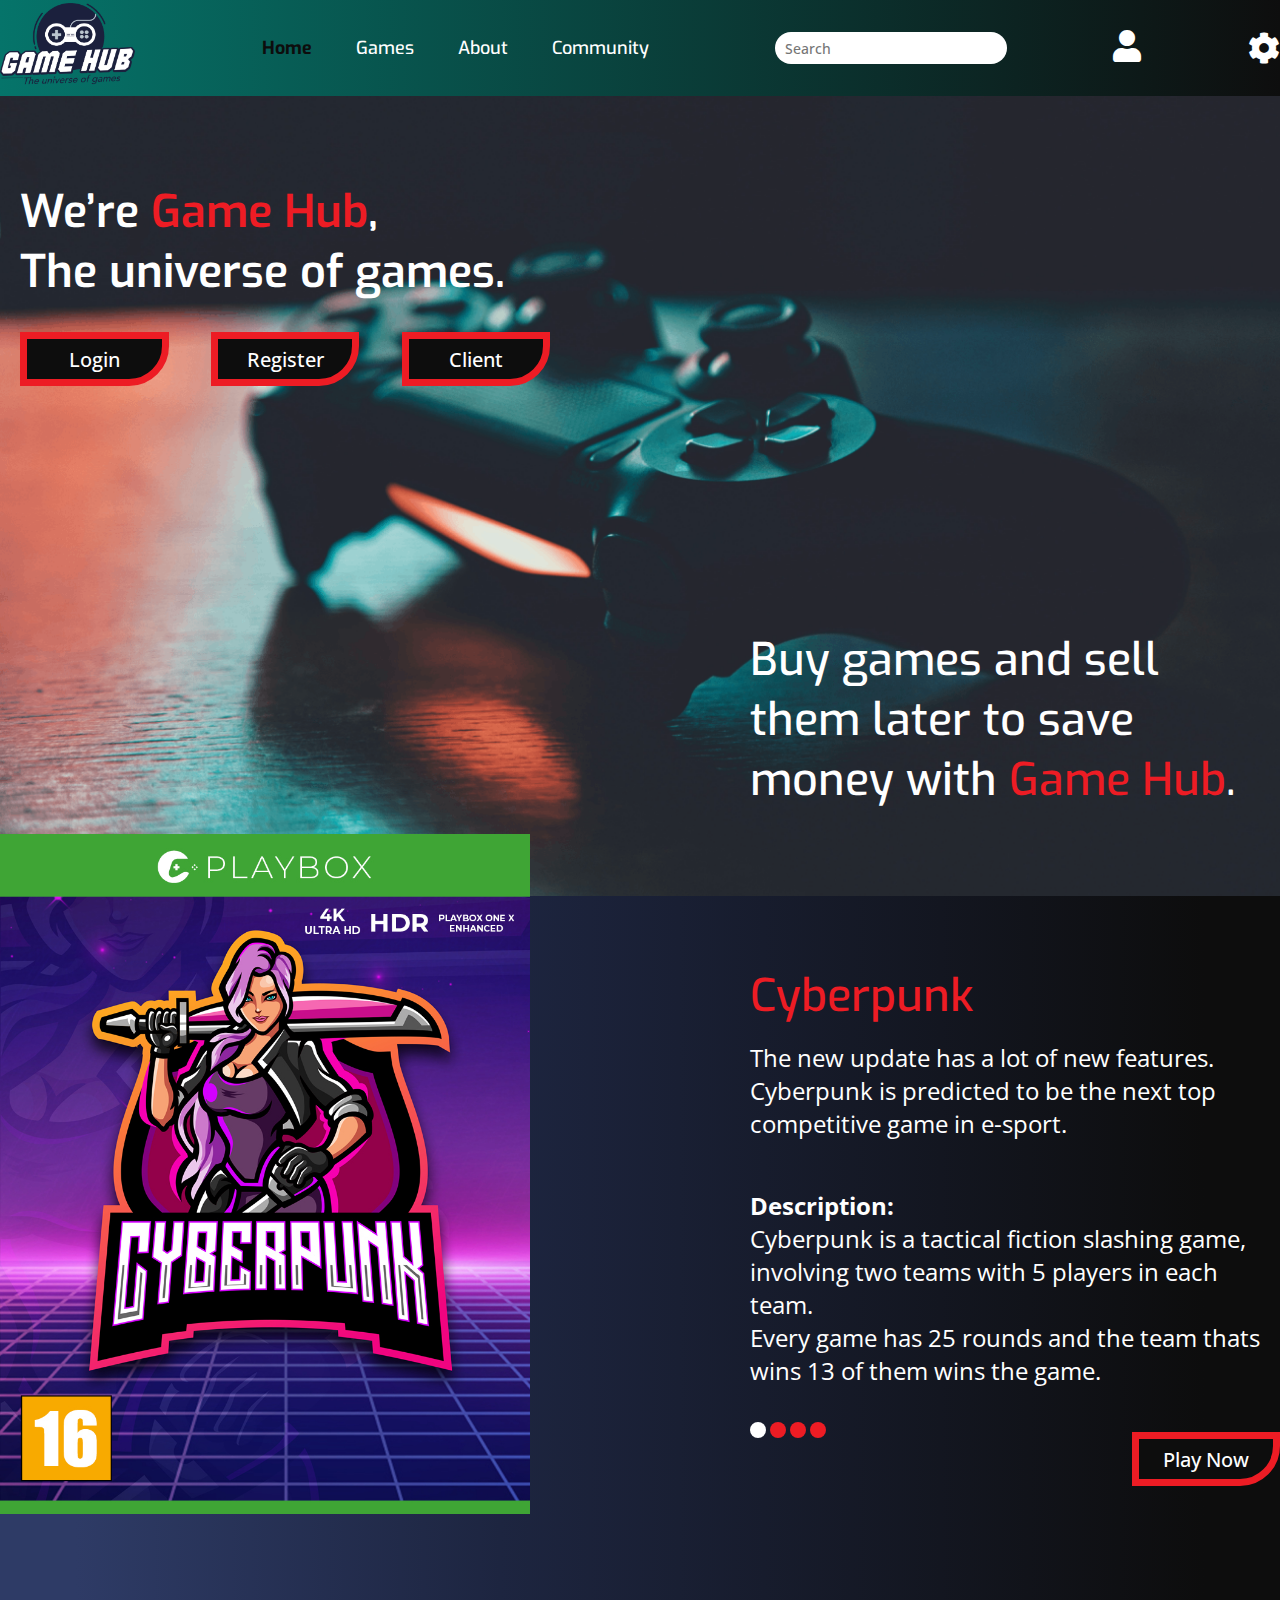
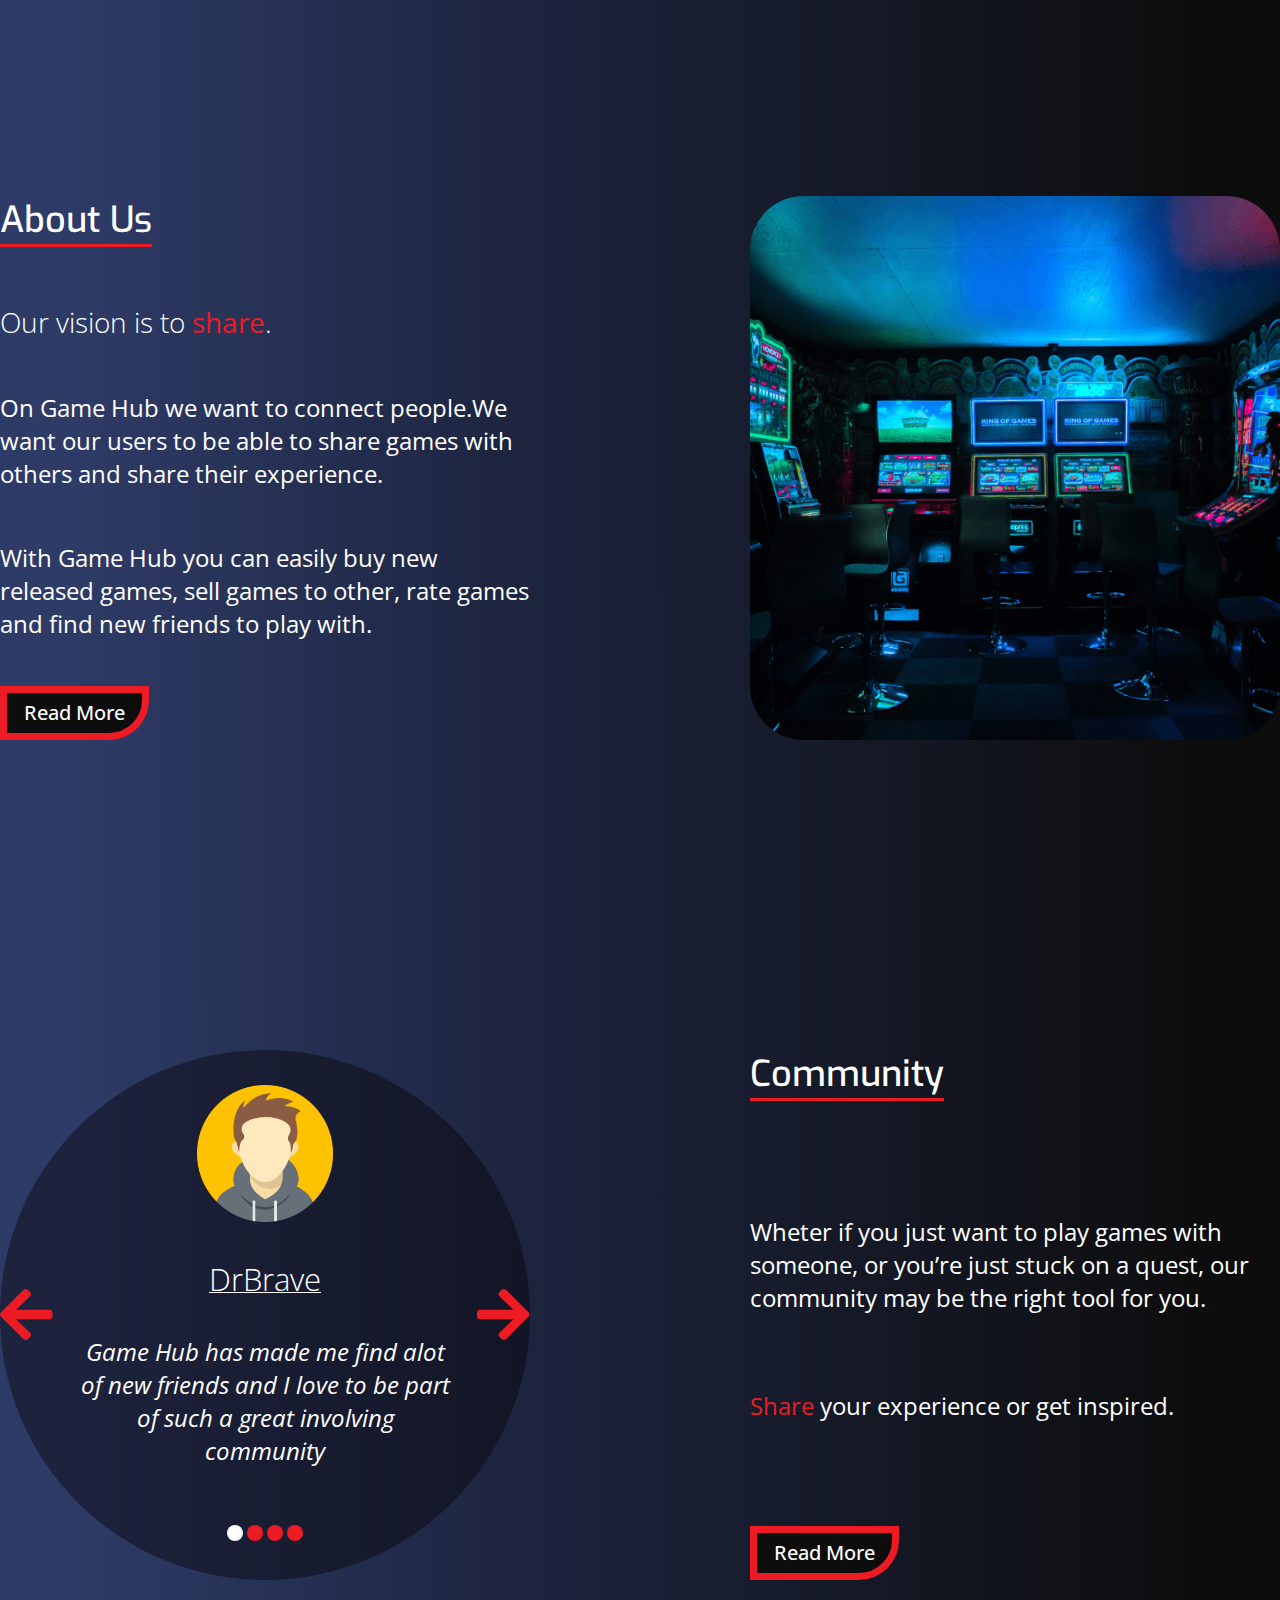
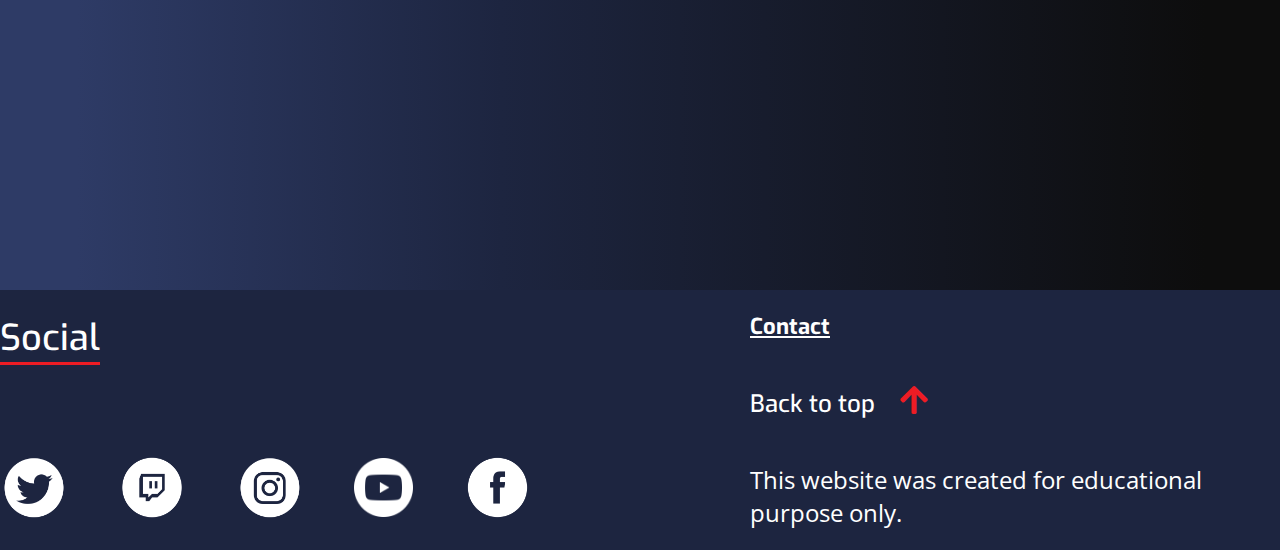
==== index.html @ 619ecee7 "Implemented HotJar and Google Analytics" ====
<!DOCTYPE html>
<html lang="en">
  <head>
    <meta charset="UTF-8" />
    <meta http-equiv="X-UA-Compatible" content="IE=edge" />
    <meta name="viewport" content="width=device-width, initial-scale=1.0" />
    <meta name="keywords" content="GameHub, Game Hub, games, gamer, gaming" />
    <meta name="description" content="A school project of Game Hub" />
    <meta name="author" content="Emil Backlund" />
    <link
      href="/images/logo-2.png"
      rel="shortcut icon"
      type="image/vnd.microsoft.icon"
    />
    <title>Game Hub | The Universe of Games</title>
    <link rel="preconnect" href="https://fonts.googleapis.com" />
    <link rel="preconnect" href="https://fonts.gstatic.com" crossorigin />
    <link
      href="https://fonts.googleapis.com/css2?family=Exo:ital,wght@0,100;0,200;0,300;0,400;0,500;0,600;0,700;0,800;0,900;1,100;1,200;1,300;1,400;1,500;1,600;1,700;1,800;1,900&family=Open+Sans:ital,wght@0,300;0,400;0,500;0,600;0,700;0,800;1,300;1,400;1,500;1,600;1,700;1,800&display=swap"
      rel="stylesheet"
    />
    <link
      rel="stylesheet"
      href="https://cdnjs.cloudflare.com/ajax/libs/font-awesome/5.15.4/css/all.min.css"
      integrity="sha512-1ycn6IcaQQ40/MKBW2W4Rhis/DbILU74C1vSrLJxCq57o941Ym01SwNsOMqvEBFlcgUa6xLiPY/NS5R+E6ztJQ=="
      crossorigin="anonymous"
      referrerpolicy="no-referrer"
    />
    <link rel="stylesheet" href="/css/styles.css" />
    <!-- HotJar -->
    <script>
      (function (h, o, t, j, a, r) {
        h.hj =
          h.hj ||
          function () {
            (h.hj.q = h.hj.q || []).push(arguments);
          };
        h._hjSettings = { hjid: 2882262, hjsv: 6 };
        a = o.getElementsByTagName("head")[0];
        r = o.createElement("script");
        r.async = 1;
        r.src = t + h._hjSettings.hjid + j + h._hjSettings.hjsv;
        a.appendChild(r);
      })(window, document, "https://static.hotjar.com/c/hotjar-", ".js?sv=");
    </script>
    <!-- Google Analytics -->
    <script
      async
      src="https://www.googletagmanager.com/gtag/js?id=G-C53RCNG1EB"
    ></script>
    <script>
      window.dataLayer = window.dataLayer || [];
      function gtag() {
        dataLayer.push(arguments);
      }
      gtag("js", new Date());

      gtag("config", "G-C53RCNG1EB");
    </script>
  </head>
  <body>
    <header>
      <a name="top"></a>
      <div class="container">
        <div class="navigation">
          <div class="nav hide-desktop">
            <label for="hamburger-menu">
              <span class="screenreader-only">Hamburger Menu</span>
              <i class="fas fa-bars"></i>
            </label>
            <input id="hamburger-menu" type="checkbox" alt="Hamburger Menu" />
            <ul class="dropdown">
              <li class="dropdown-item"><a href="/games.html">Games</a></li>

              <li class="dropdown-item"><a href="/games.html">Buy games</a></li>

              <li class="dropdown-item">
                <a href="/games.html">Sell games</a>
              </li>

              <li class="dropdown-item"><a href="#">Help</a></li>

              <li class="dropdown-item"><a href="/about.html">Contact</a></li>

              <li class="dropdown-item">
                <a href="/profile-page.html">Login</a>
              </li>

              <li class="dropdown-item">
                <a href="/register.html">Register</a>
              </li>
            </ul>
          </div>
          <a href="/">
            <img
              class="logo"
              src="/images/gamegub_logo.png"
              alt="Game Hub logo"
            />
          </a>
          <ul class="hide-mobile">
            <li><a id="desktop-active" href="/index.html">Home</a></li>
            <li><a href="/games.html">Games</a></li>
            <li><a href="/about.html">About</a></li>
            <li><a href="/community.html">Community</a></li>
          </ul>
          <label for="searchbar"
            ><span class="screenreader-only">Search the site:</span>
            <input
              class="searchbar"
              id="searchbar"
              type="text"
              placeholder="Search"
            />
          </label>
          <div>
            <img
              class="hide-desktop search"
              src="/images/icons/search2.png"
              alt="Search here"
            />
            <a href="/profile-page.html"><i class="fas fa-user fa-lg"></i></a>
          </div>
          <i class="fas fa-cog fa-lg"></i>
        </div>
      </div>
    </header>
    <section class="header-picture">
      <div class="hide-desktop">
        <div>
          <ul class="tabs">
            <li id="home-mobile" class="tabs-button">
              <a href="/index.html">Home</a>
            </li>
            <li class="games-mobile tabs-button">
              <a href="/games.html">Games</a>
            </li>
            <li class="about-mobile tabs-button">
              <a href="/about.html">About Us</a>
            </li>
            <li class="community-mobile tabs-button">
              <a href="/community.html">Community</a>
            </li>
          </ul>
        </div>
      </div>
      <div class="container2 hero-banner">
        <div class="tagline-box">
          <h1>
            We’re <span class="red">Game Hub</span>, <br />
            The universe of games.
          </h1>
          <div class="buttons flex-buttons">
            <a href="/register.html"
              ><button class="button-margin-right">Login</button></a
            >
            <a href="/register.html"><button>Register</button></a>
            <button class="client-button">Client</button>
          </div>
        </div>
        <div class="tagline-box2">
          <h1 class="less-important">
            Buy games and sell them later to save money with
            <span class="red">Game Hub</span>.
          </h1>
        </div>
      </div>
    </section>
    <section class="container">
      <div class="flex-items">
        <img
          class="cyberpunk"
          src="/images/games/cyberpunk.jpg"
          alt="Cybyrpunk Game"
        />
        <div class="cyberpunk-description">
          <h3><span class="red">Cyberpunk</span></h3>
          <p>
            The new update has a lot of new features. Cyberpunk is predicted to
            be the next top competitive game in e-sport.
          </p>
          <br />
          <div class="hide-mobile">
            <p><strong>Description:</strong></p>
            <p>
              Cyberpunk is a tactical fiction slashing game, involving two teams
              with 5 players in each team.
            </p>
            <p>
              Every game has 25 rounds and the team thats wins 13 of them wins
              the game.
            </p>
          </div>
          <div class="flex-items-cyberpunk">
            <div>
              <div class="circle"></div>
              <div class="circle red2"></div>
              <div class="circle red2"></div>
              <div class="circle red2"></div>
            </div>
            <a href="/cyberpunk-page.html"><button>Play Now</button></a>
          </div>
        </div>
      </div>
    </section>
    <section class="greensky hide-desktop">
      <div class="container2 greensky-box">
        <h1 class="tagline-box">
          Buy games and sell them later to save money.
        </h1>
      </div>
    </section>
    <section class="container about-us-box">
      <div class="flex-items">
        <div class="about-us">
          <h2 class="underline">About Us</h2>
          <p>
            <span class="p-bigger"
              >Our vision is to <span class="red3">share</span>.</span
            >
          </p>
          <br />
          <p>
            On Game Hub we want to connect people.We want our users to be able
            to share games with others and share their experience.
          </p>
          <br />
          <p>
            With Game Hub you can easily buy new released games, sell games to
            other, rate games and find new friends to play with.
          </p>
          <a href="/about.html"
            ><button class="hide-mobile">Read More</button></a
          >
        </div>
        <div class="about-us-picture-box">
          <div class="about-us-picture"></div>
          <a href="/about.html"
            ><button class="hide-desktop">Read More</button></a
          >
        </div>
      </div>
    </section>

    <section class="container flex-items margin-bottom">
      <div class="circle-profile">
        <h2 class="underline community-heading hide-desktop">Community</h2>
        <div class="arrows">
          <i class="fas fa-arrow-left"></i>
          <i class="fas fa-arrow-right"></i>
        </div>
        <div class="center-drbrave">
          <img
            class="profile-picture"
            src="/images/profile-picture.png"
            alt="DrBrave profile picture"
          />
          <h4>DrBrave</h4>
          <p class="drbrave-text">
            Game Hub has made me find alot of new friends and I love to be part
            of such a great involving community
          </p>
          <div>
            <div class="circle"></div>
            <div class="circle red2"></div>
            <div class="circle red2"></div>
            <div class="circle red2"></div>
          </div>
        </div>
      </div>
      <div class="community-text">
        <h2 class="underline hide-mobile">Community</h2>
        <p>
          Wheter if you just want to play games with someone, or you’re just
          stuck on a quest, our community may be the right tool for you.
        </p>
        <p><span class="red">Share</span> your experience or get inspired.</p>
        <a href="/community.html"><button>Read More</button></a>
      </div>
    </section>
    <footer>
      <div class="container hide-desktop">
        <div class="flex-items social-box margin-top">
          <a href="#"
            ><img
              class="icon-size"
              src="/images/icons/twitter.png"
              alt="twitter social-reach icon"
          /></a>
          <a href="#"
            ><img
              class="twitch"
              src="/images/icons/twitch.png"
              alt="twitch social-reach icon"
          /></a>
          <a href="#"
            ><img
              class="icon-size"
              src="/images/icons/instagram.png"
              alt="instagram social-reach icon"
          /></a>
          <a href="#"
            ><img
              class="youtube"
              src="/images/icons/youtube.png"
              alt="youtube social-reach icon"
          /></a>
          <a href="#"
            ><img
              class="facebook"
              src="/images/icons/facebook.png"
              alt="facebook social-reach icon"
          /></a>
        </div>
        <div class="flex-items">
          <div class="footer-box-mobile">
            <a href="#top">
              <h6 class="hide-desktop">Back to top</h6>
              <i class="fas fa-arrow-up hide-desktop"></i>
            </a>
          </div>
          <div class="footer-box-mobile">
            <a href="#">
              <h5>Contact</h5>
            </a>
          </div>
        </div>
        <div class="fit-content container2">
          <p class="smaller">
            This website was created for educational purpose only.
          </p>
        </div>
      </div>
      <div class="container flex-items">
        <div class="footer-box footer-flex">
          <h2 class="underline hide-mobile">Social</h2>
          <div class="flex-icons">
            <a href="#"
              ><img
                class="icon-size"
                src="/images/icons/twitter.png"
                alt="twitter social-reach icon"
            /></a>
            <a href="#"
              ><img
                class="twitch"
                src="/images/icons/twitch.png"
                alt="twitch social-reach icon"
            /></a>
            <a href="#"
              ><img
                class="icon-size"
                src="/images/icons/instagram.png"
                alt="instagram social-reach icon"
            /></a>
            <a href="#"
              ><img
                class="youtube"
                src="/images/icons/youtube.png"
                alt="youtube social-reach icon"
            /></a>
            <a href="#"
              ><img
                class="facebook"
                src="/images/icons/facebook.png"
                alt="facebook social-reach icon"
            /></a>
          </div>
        </div>
        <div class="footer-box footer-flex">
          <a href="/about.html">
            <h5 class="hide-mobile">Contact</h5>
          </a>

          <div>
            <a href="#top">
              <h6 class="hide-mobile">Back to top</h6>
              <i class="fas fa-arrow-up hide-mobile"></i>
            </a>
          </div>
          <p class="hide-mobile">
            This website was created for educational purpose only.
          </p>
        </div>
      </div>
    </footer>
  </body>
</html>
---- css/styles.css ----
* {
  margin: 0;
  padding: 0;
}

input:focus,
select:focus,
textarea:focus,
button:focus {
  outline: none;
}

input:focus::placeholder,
textarea:focus::placeholder {
  color: transparent;
}

.container2 {
  max-width: 414px;
  margin: 0 auto;
}

.container {
  width: 100%;
  margin: 0 auto;
}

body {
  background: linear-gradient(
    89.98deg,
    #2e3b66 5.98%,
    #1d2540 39.15%,
    #0d0d0d 94.08%
  );
}

header {
  background: linear-gradient(90deg, #05746a 0%, #0e0e0e 100%);
}

p {
  color: white;
  font-family: 'open sans';
  font-size: 16px;
}

.navigation {
  height: 96px;
  display: flex;
  justify-content: space-around;
  flex-direction: row;
  align-items: center;
}

.fa-bars {
  display: inherit;
}

.logo {
  width: 135.016px;
}

.searchbar {
  display: none;
}

a {
  text-decoration: none;
  color: white;
  font-family: 'exo';
  font-weight: 500;
  font-size: 18px;
}

#games-mobile a,
#home-mobile a,
#about-mobile a,
#community-mobile a {
  color: black;
  font-weight: bold;
}

ul li a:hover {
  color: #0d0d0d;
  font-weight: bold;
}

.navigation ul li {
  list-style: none;
  display: block;
  margin: 17px;
}

.tabs li {
  list-style: none;
  display: inline-block;
}

.tabs {
  width: 100%;
  display: flex;
}

.tabs-button {
  width: 100%;
  line-height: 42px;
  text-align: center;
  border-radius: 0 0 10px 10px;
  font-size: 18px;
  font-family: 'exo';
  color: white;
  font-weight: 500;
  box-shadow: 0px 3px 5px -2px #0d0d0d, inset 2px 2px 6px 0px #0d0d0d;
}

.tabs-button a {
  width: 100%;
  display: block;
}

.home-mobile {
  background: #2a395e;
}

#home-mobile {
  background: linear-gradient(90.06deg, #057369 0.05%, #075b53 99.95%);
  box-shadow: 0px 3px 5px -2px #0d0d0d;
}

#games-mobile {
  box-shadow: 0px 3px 5px -2px #0d0d0d;
  background: linear-gradient(90deg, #075a53 0%, #0a413c 100%);
}

.games-mobile {
  background: #2a395e;
}

.games-mobile:hover {
  color: #0d0d0d;
}

#about-mobile {
  background: linear-gradient(90deg, #0a413c 0%, #0c2825 100%);
  box-shadow: 0px 3px 5px -2px #0d0d0d;
}

.about-mobile {
  background: #2a395e;
}

.about-mobile:hover {
  color: #0d0d0d;
}

#community-mobile {
  box-shadow: 0px 3px 5px -2px #0d0d0d;
  background: linear-gradient(90deg, #0c2825 0%, #0e0e0e 100%);
}

.community-mobile {
  background: #2a395e;
}

.community-mobile:hover {
  color: #0d0d0d;
}

i {
  color: white;
}

.fa-user {
  font-size: 32px;
  transition: 0.4s;
}

.fa-user:hover {
  cursor: pointer;
  color: #ed1c24;
  filter: drop-shadow(0px 0px 6px #ed1c24);
}

.fa-cog {
  display: none;
}

.fa-bars {
  font-size: 32px;
}

.fa-bars:hover {
  color: #ed1c24;
  cursor: pointer;
}

#hamburger-menu {
  display: none;
}

.dropdown {
  position: absolute;
  top: 104px;
  left: 0;
  width: 200px;
  height: 305px;
  z-index: 10;
  opacity: 0;
  display: none;
  background: rgba(13, 13, 13, 0.98);
  list-style: none;
  transition: all 0.2s linear;
  transform: translateY(35px);
  border-radius: 0 20px 20px 0;
}

.screenreader-only {
  display: none;
}

#hamburger-menu:checked + .dropdown {
  /* show nav */
  display: block;
  transform: translateY(35px);
  opacity: 1;
}

.dropdown-item a:hover {
  color: #ed1c24;
}

.search {
  width: 42px;
  position: absolute;
  transform: translateX(-51px) translateY(-9px);
  cursor: pointer;
}

.search:hover {
  filter: invert(40%) grayscale(100%) brightness(40%) sepia(100%)
    hue-rotate(-50deg) saturate(400%) contrast(2);
  filter: grayscale(100%) brightness(40%) sepia(100%) hue-rotate(-50deg)
    saturate(600%) contrast(0.8);
}

.hero-banner {
  height: 282px;
  position: relative;
}

.header-picture {
  height: 100%;
  background-image: url('../images/control.png');
  background-repeat: no-repeat;
  background-size: cover;
  background-position: center;
}

h1 {
  color: white;
  font-family: 'exo';
  font-size: 30px;
  font-weight: 600;
}

.red {
  color: #ed1c24;
}

.red3 {
  color: #ed1c24;
  font-weight: normal;
}

.tagline-box {
  height: 104px;
  position: absolute;
  top: 45px;
  left: 20px;
}

.less-important {
  display: none;
}

.flex-buttons {
  margin-top: 20px;
  display: flex;
}

.button-margin-right {
  margin-right: 20px;
}

button {
  background-color: #0d0d0d;
  border-color: #ed1c24;
  color: white;
  text-align: center;
  font-size: 12px;
  border-width: 4px;
  border-radius: 0px 0px 20px 0px;
  transition-duration: 0.4s;
  cursor: pointer;
  width: 95px;
  height: 31px;
  border-style: solid;
  font-family: 'open sans';
  font-weight: 500;
}

.client-button {
  display: none;
}

button:hover {
  box-shadow: #ed1c24 0px 0px 20px 0px;
}

.cyberpunk {
  width: 177px;
  height: 231px;
  transform: translateY(-30px);
}

.flex-items {
  display: flex;
  justify-content: space-around;
}

.flex-items-cyberpunk {
  display: flex;
  justify-content: space-between;
}

.cyberpunk-description {
  width: 177px;
  height: 205px;
  margin-top: 10px;
  display: flex;
  flex-direction: column;
  justify-content: space-between;
  margin-bottom: 32px;
}

.hide-mobile {
  display: none;
}

.greensky-box {
  height: 206px;
  position: relative;
}

.greensky {
  background-image: url(../images/greensky.jpg);
  height: 100%;
  background-repeat: no-repeat;
  background-size: cover;
  margin-bottom: 160px;
}

h3 {
  font-size: 22px;
  font-family: 'Exo';
  font-weight: 500;
}

.circle {
  width: 9px;
  height: 9px;
  background-color: white;
  border-radius: 50%;
  display: inline-block;
  margin-top: 20px;
}

.red2 {
  background-color: #ed1c24;
}

.underline {
  font-size: 30px;
  font-weight: bold;
  font-family: 'Exo';
  border-bottom: 3px solid #ed1c24;
  color: white;
  width: fit-content;
  margin-bottom: 40px;
}

.p-bigger {
  font-weight: lighter;
}

.about-us {
  width: 177px;
  display: flex;
  flex-direction: column;
  justify-content: space-between;
}

.about-us-box {
  margin-bottom: 180px;
}

.about-us h2 {
  position: absolute;
  transform: translateY(-70px);
}

.about-us-picture-box {
  height: 235px;
}

.about-us-picture {
  width: 177px;
  height: 191px;
  background-image: url('../images/slot-machines.png');
  background-size: cover;
  background-repeat: no-repeat;
  background-position: center;
  border-radius: 20px;
  margin-bottom: 20px;
}

.margin-bottom {
  margin-bottom: 96px;
}

.circle-profile-box {
  height: 261px;
}

.circle-profile {
  width: 177px;
  height: 177px;
  border-radius: 50%;
  background: rgba(6, 0, 0, 0.4);
}

.profile-picture {
  width: 48px;
  height: 48px;
}

h4 {
  font-family: 'open sans';
  font-size: 14px;
  font-weight: lighter;
  text-decoration: underline 1px;
  color: white;
}

.drbrave-text {
  width: 135px;
  height: 56px;
  font-family: 'open sans';
  font-weight: normal;
  font-style: italic;
  text-align: center;
  font-size: 10px;
}

.center-drbrave {
  height: 177px;
  display: flex;
  justify-content: space-evenly;
  flex-direction: column;
  align-items: center;
}

.arrows {
  height: 177px;
  width: 177px;
  display: flex;
  flex-direction: row;
  justify-content: space-between;
  align-items: center;
  position: absolute;
  font-size: 21px;
}

.fa-arrow-left {
  color: #ed1c24;
  transition: 0.6s;
}

.fa-arrow-left:hover {
  cursor: pointer;
  color: white;
}

.fa-arrow-right {
  color: #ed1c24;
  transition: 0.6s;
}

.fa-arrow-right:hover {
  cursor: pointer;
  color: white;
}

.community-text {
  height: 249px;
  width: 177px;
  display: flex;
  flex-direction: column;
  justify-content: space-between;
}

.community-heading {
  position: absolute;
  transform: translateY(-70px);
}

footer {
  background: #1d2540;
}

.footer-box-mobile {
  width: 177px;
  margin-bottom: 32px;
}

.smaller {
  font-size: 14px;
  margin-left: 10px;
  margin-bottom: 32px;
}

.icon-size {
  width: 48px;
}

.social-box {
  height: 86px;
  align-items: center;
}

.youtube {
  width: 42px;
  height: 42px;
  transform: translateY(1px);
}

.twitch {
  transform: translateY(2.5px);
  width: 46px;
  height: 46px;
}

.facebook {
  width: 46px;
  height: 46px;
  transform: translateY(2px);
}

.footer-flex {
  display: flex;
  justify-content: space-around;
  flex-direction: column;
}

.flex-icons {
  display: flex;
  justify-content: space-between;
  display: none;
}

h5 {
  font-size: 20px;
  font-family: 'Exo';
  font-weight: bold;
  color: white;
  text-decoration: underline;
}

h6 {
  font-size: 22px;
  font-family: 'Exo';
  font-weight: 500;
  color: white;
  display: inline-block;
  margin-right: 10px;
}

.fa-arrow-up {
  font-size: 20px;
  color: #ed1c24;
}

.red2:hover {
  cursor: pointer;
  background-color: white;
}

/* About page start */

.about-body {
  background: #f2f2f2;
}

.about-box-left {
  display: flex;
  max-width: 414px;
  padding: 20px;
}

.about-box-right {
  max-width: 374px;
}

h2 {
  font-family: 'exo';
  font-size: 24px;
  display: inline-block;
}

.heading-square {
  height: 24px;
  width: 3px;
  background-color: #ed1c24;
  display: inline-block;
  margin-top: 32px;
  transform: translateY(2px);
  margin-right: 6px;
}

.about-box-left p {
  font-size: 20px;
  color: #0d0d0d;
  margin-bottom: 64px;
}

.contact p,
.contact input {
  font-family: 'mulish';
  font-size: 16px;
  border-width: 0px;
  width: 100%;
  background-color: transparent;
  color: #fff;
  margin-bottom: 0px;
}

.contact input {
  font-size: 16px;
}

.contact .heading-square {
  margin-left: 20px;
}

.form ::placeholder {
  color: #fff;
  opacity: 1;
}

.form {
  width: 100%;
  min-height: 440px;
  background-color: #0d0d0d;
  padding: 20px;
  box-sizing: border-box;
  margin: 32px 0px 0px 0px;
  border-radius: 5px 5px 0px 0px;
  display: flex;
  justify-content: space-between;
  flex-direction: column;
}

.form-width {
  max-width: 40%;
}

.form p {
  margin-bottom: 10px;
}

.how-can-we-help {
  margin-top: 20px;
  margin-bottom: 0px;
}

.line {
  width: 100%;
  height: 2px;
  background-color: #fff;
  margin-top: 12px;
  margin-bottom: 12px;
  border-radius: 99px;
}

.line2 {
  width: 100%;
  height: 2px;
  background-color: #fff;
  margin-top: 12px;
  margin-bottom: 12px;
}

textarea {
  background-color: transparent;
  border: none;
  color: #fff;
  font-family: 'mulish';
  font-size: 16px;
  resize: none;
  height: 28px;
  width: 100%;
}

.contact-info {
  width: 100%;
  min-height: 440px;
  background-color: #2d3962;
  padding: 20px;
  box-sizing: border-box;
  border-radius: 0 0 5px 5px;
  display: flex;
  justify-content: space-between;
  flex-direction: column;
  margin-bottom: 32px;
}

.contact-info p {
  display: inline;
}

.contact-info p:first-child {
  margin-bottom: 20px;
}

.contact-info p:last-child {
  transform: translateY(-1px);
}

.contact-info img {
  margin-right: 32px;
}

.google-map {
  height: 232px;
  width: 100%;
}

.flex-spacebetween2 {
  display: flex;
  justify-content: space-between;
}

.flex-spacebetween2 img {
  transform: translateY(5px);
}

.form button {
  margin-top: 8px;
}

/* About page ends */
/* Game page start */

.communnity-market p,
.games p {
  font-family: 'exo';
  font-weight: 600;
}

.games-body {
  background: linear-gradient(
    180deg,
    #2f3c67 9.07%,
    #082421 68.25%,
    #0e0e0e 100%
  );
}

.games h2 {
  color: white;
}

.heading-position {
  position: absolute;
  top: 135px;
}

.all-games {
  justify-content: center;
  align-items: center;
  width: 100%;
  display: grid;
  grid-template-columns: repeat(auto-fill, minmax(177px, 177px));
  column-gap: 20px;
  row-gap: 20px;
  margin-top: 75px;
}

.all-games button {
  margin-top: 0;
}

.game-card {
  display: flex;
  justify-content: space-between;
  align-items: center;
  width: 177px;
  margin-right: 0;
}

.game-images {
  width: 177px;
  height: 205px;
}

.community-market {
  color: #fff;
}

.market-games {
  display: grid;
  justify-content: center;
  width: 100%;
  grid-template-columns: repeat(auto-fill, minmax(374px, 125px));
  column-gap: 20px;
  row-gap: 50px;
  margin-top: 100px;
  margin-bottom: 100px;
}

.market-images {
  width: 375px;
}

.old-price {
  font-size: 14px;
  text-decoration: line-through;
}

.discount {
  font-size: 25px;
}

.exo-light {
  font-size: 16px;
  font-weight: 300;
}

.exo-smaller {
  font-size: 16px;
}

.community-market button {
  margin-top: 0;
}

.community-market .flex-spacebetween2 {
  align-items: center;
  position: relative;
}

.community-market .heading-position {
  position: absolute;
  top: -270px;
}

/* Game page ends */
/* Profile page starts */

.profile-page h1 {
  font-weight: 400;
  display: inline-block;
}

.body-profile {
  background: linear-gradient(180deg, #2e3b66 0%, #0e0e0f 100%);
}

.active-profile {
  filter: drop-shadow(0px 0px 6px #ed1c24);
}

.profile-page .heading-square {
  height: 50px;
  width: 4px;
  transform: translateY(12px);
}

.left-profile-page {
  width: 177px;
  height: 537px;
  background-color: #094b45;
  border-radius: 10px;
  box-sizing: border-box;
}

.inner-left-page {
  padding: 20px;
}

.inner-left-page .profile-page-picture {
  width: 99px;
  filter: drop-shadow(0px 0px 6px #ed1c24);
}

.profile-name {
  font-size: 18px;
  font-family: 'exo';
  font-weight: 500;
}

.xp-bar {
  width: 100%;
  height: 4px;
  background: #d38588;
  border-radius: 99px;
  position: relative;
  margin-bottom: 20px;
}

.xp-completed {
  width: 50%;
  height: 4px;
  background: #ed1c24;
  border-radius: 99px;
}

.xp-circle {
  width: 14px;
  height: 14px;
  border-radius: 50%;
  background: #fff;
  position: absolute;
  transform: translate(68.5px, -10px);
}

.hashtags {
  border-radius: 20px;
  border: none;
  color: #bdbdbd;
  font-size: 10px;
  height: 21px;
  width: 59px;
  font-family: 'exo';
  font-weight: 500;
  margin-top: 0px;
}

.hashtags:hover {
  box-shadow: none;
}

.streamer {
  margin-top: 12px;
}

.profile-socials {
  width: 18px;
}

.facebook2 {
  width: 22px;
}

.instagram2 {
  width: 21px;
}

.twitter2 {
  width: 21px;
}

.facebook2 {
  width: 20px;
}

.flex-socials {
  display: flex;
  justify-content: space-between;
  align-items: center;
}

.profile-button {
  width: 59px;
  height: 21px;
  border-width: 1.4px;
  border-radius: 1.4px;
  border-color: #bdbdbd;
  color: #bdbdbd;
  font-size: 10px;
  margin-bottom: 0;
}

.profile-button:hover {
  box-shadow: none;
}

.flex-column {
  display: flex;
  justify-content: space-between;
  flex-direction: column;
  align-items: center;
  height: 140px;
}

.profile-page p {
  font-family: 'exo';
  line-height: 25px;
}

.xp-text {
  font-size: 12px;
  color: #fff;
}

.grey-xp {
  font-size: 12px;
  color: #bdbdbd;
}

.profile-p {
  font-size: 12px;
}

.grey {
  color: #bdbdbd;
}

.inner-right-page {
  display: none;
}

.inner-right-page .heading-square,
.right-profile-page .heading-square {
  height: 22px;
  width: 2px;
  transform: translateY(3px);
  margin-top: 0px;
}

.profile-page h2 {
  color: #fff;
  font-weight: 500;
  font-size: 18px;
}

.profile-margin {
  margin-bottom: 10px;
}

.inner-right-page .flex-column {
  align-items: baseline;
  justify-content: space-between;
  flex-direction: column;
  height: 100%;
}

.right-profile-page {
  min-height: 513px;
  background-color: #2d3962;
  border-radius: 10px 10px 0px 0px;
  box-sizing: border-box;
  padding: 16px;
}

.my-profile-page {
  margin-bottom: 32px;
}

.right-profile-page img {
  width: 157px;
  height: 203px;
}

.flex-profile {
  display: flex;
  justify-content: space-between;
  position: relative;
  margin: 16px;
}

.play-sell-button {
  width: 68px;
  height: 24px;
  border-radius: 1px;
  border-width: 2px;
  border-color: #bdbdbd;
  color: #bdbdbd;
  font-size: 10px;
  margin-top: 10px;
}

.inner-upper-page .play-sell-button {
  margin-bottom: 10px;
}

.profile-game-card {
  display: flex;
  justify-content: space-between;
  flex-direction: column;
}

.bottom-games {
  height: 177px;
  border-radius: 10px 0px 10px 10px;
  min-width: 347px;
  padding: 16px;
  box-sizing: border-box;
  background-color: #2d3962;
  margin: 0px 16px;
  transform: translateY(-17px);
  display: flex;
  justify-content: space-between;
  align-items: center;
}

.bottom-games img {
  width: 100px;
  height: 129px;
}

/* Profile page ends */
/* Cyberpunk page start */

.cyberpunk-body {
  background-color: #1e2222;
}

.breadcrumbs {
  display: flex;
  justify-content: flex-start;
  align-items: center;
  margin-top: 10px;
}

.cyberpunk-main nav {
  margin-left: 10px;
}

.cyberpunk-youtube-box {
  margin: 0px 10px;
}

.cyberpunk-youtube {
  width: 100%;
}

.cyberpunk-body {
  background: #1e2222;
}

.breadcrumbs ul li {
  text-decoration: none;
  display: inline-block;
  font-size: 18px;
  color: #fff;
  font-family: 'exo';
}

.breadcrumbs p {
  font-size: 18px;
  font-weight: lighter;
  font-family: 'exo';
}

.breadcrumbs a {
  font-size: 18px;
  font-weight: lighter;
}

.cyberpunk-heading {
  display: inline-block;
  margin-bottom: 10px;
}

.cyberpunk-main .heading-square {
  height: 30px;
}

.heart {
  transition: 0.5s;
  width: 16px;
}

.heart:hover {
  cursor: pointer;
}

.wish-list-text {
  margin-left: 16px;
  font-size: 14px;
  font-weight: lighter;
  transform: translateY(-4px);
  font-family: 'exo';
}

.game-cost-text {
  font-size: 14px;
  font-family: 'exo';
  margin-right: 10px;
}

.cyberpunk-flex p {
  display: inline-block;
}

.cyberpunk-flex button {
  margin-top: 0;
}

.cyberpunk-flex {
  display: flex;
  justify-content: space-between;
  align-items: center;
  margin-top: 5px;
}

.gameplay-flex {
  display: flex;
  justify-content: space-between;
  margin-top: 10px;
  align-items: center;
  margin-left: 10px;
  margin-right: 10px;
}

.cyberpunk-gameplay {
  max-width: 421px;
  min-width: 100px;
  margin-right: 10px;
}

.cyberpunk-gameplay2 {
  max-width: 858px;
  min-width: 200px;
}

.desc-req-flex {
  display: flex;
  justify-content: space-between;
  margin: 10px;
}

.description,
.requirements {
  width: 640px;
  min-height: 283px;
  border-radius: 5px;
  padding: 10px;
  box-sizing: border-box;
}

.description {
  background-color: #2d3962;
  margin-right: 5px;
}

.requirements {
  background-color: #094b45;
  margin-left: 5px;
}

.desc-req-flex h2 {
  color: #fff;
  font-size: 14px;
  font-weight: 600;
}

.desc-req-flex p {
  font-size: 14px;
  font-family: 'exo';
}

.description p,
.requirements p {
  margin-top: 16px;
}

.cyberpunk-bolder-text {
  font-weight: bold;
}

/* Cyberpunk page ends */
/* Community start */

.community-body {
  height: 600px;
  background-color: #fff;
}

.under-construction {
  background-image: url('../images/under-construction.png');
  width: 100px;
  height: 94px;
  background-repeat: no-repeat;
  background-size: cover;
}

.under-construction-flex {
  display: flex;
  justify-content: space-around;
  height: 100%;
  transform: translateY(200px);
}

.under-construction-flex h1 {
  color: black;
}

/* Community ends */

@media screen and (min-width: 1028px) {
  .container {
    max-width: 1300px;
    margin: 0 auto;
  }

  .container2 {
    max-width: 1300px;
    margin: 0 auto;
  }

  .navigation {
    justify-content: space-between;
  }

  .navigation ul li {
    list-style: none;
    display: inline-block;
    margin: 20px;
  }

  p {
    font-size: 24px;
  }

  .hide-mobile {
    display: initial;
  }

  .hide-desktop {
    display: none;
  }

  .fa-bars {
    display: none;
  }

  #desktop-active {
    color: #0d0d0d;
    font-weight: bold;
  }

  .searchbar {
    width: 232px;
    height: 32px;
    border-radius: 20px;
    text-indent: 10px;
    font-family: 'open sans';
    font-size: 14px;
    font-weight: 500;
    border-width: 0;
    display: inherit;
  }

  .fa-cog {
    font-size: 32px;
    transition: 0.5s;
    display: inherit;
  }

  .fa-cog:hover {
    cursor: pointer;
    color: #ed1c24;
    filter: drop-shadow(0px 0px 3px #ed1c24);
  }

  .hero-banner {
    height: 800px;
    position: relative;
  }

  h1 {
    font-size: 45px;
    font-weight: 600;
  }

  .tagline-box {
    width: 530px;
    height: 178px;
    position: absolute;
    top: 86px;
  }

  .client-button {
    display: initial;
  }

  .flex-buttons {
    display: flex;
    justify-content: space-between;
    margin-top: 0px;
  }

  .button-margin-right {
    margin-right: 0px;
  }

  button {
    font-size: 20px;
    border-width: 7px;
    border-radius: 0px 0px 40px 0px;
    width: 148.5px;
    height: 54px;
    margin-top: 30px;
  }

  .flex-items {
    justify-content: space-between;
  }

  .tagline-box2 {
    width: 530px;
    position: absolute;
    bottom: 86px;
    right: 0px;
  }

  .less-important {
    font-weight: 500;
    display: inherit;
  }

  .cyberpunk {
    width: 530px;
    height: 680.39px;
    transform: translateY(-62px);
  }

  .cyberpunk-description {
    width: 530px;
    height: 520px;
    margin-top: 70px;
    margin-bottom: 310px;
  }

  h3 {
    font-size: 45px;
  }

  .circle {
    width: 16px;
    height: 16px;
  }

  .underline {
    font-size: 36px;
    font-weight: 500;
    margin-bottom: 40px;
  }

  .p-bigger {
    font-size: 28px;
  }

  .about-us {
    width: 530px;
    height: 544px;
  }

  .about-us h2 {
    position: relative;
    transform: unset;
  }

  .about-us-picture {
    width: 530px;
    height: 543.984px;
    border-radius: 54px;
  }

  .margin-bottom {
    margin-bottom: 310px;
  }

  .about-us-box {
    margin-bottom: 310px;
  }

  .circle-profile {
    width: 530px;
    height: 530px;
    border-radius: 50%;
    background: rgba(6, 0, 0, 0.4);
  }

  .profile-picture {
    width: 136.8px;
    height: 136.8px;
  }

  h4 {
    font-size: 31px;
  }

  .drbrave-text {
    width: 375px;
    height: 134px;
    font-size: 24px;
  }

  .center-drbrave {
    height: 530px;
  }

  .arrows {
    height: 530px;
    width: 530px;
    font-size: 60px;
  }

  .community-text {
    height: 530px;
    width: 530px;
  }

  footer {
    height: 260px;
  }

  .flex-icons {
    display: flex;
    justify-content: space-between;
  }

  .icon-size {
    width: 68px;
  }

  .youtube {
    width: 59px;
    height: 59px;
    transform: translateY(6px);
  }

  .twitch {
    transform: translateY(2.5px);
    width: 66px;
    height: 66px;
  }

  .facebook {
    width: 66px;
    height: 66px;
    transform: translateY(2px);
  }

  .footer-box {
    width: 530px;
    height: 260px;
  }

  h5 {
    font-size: 22px;
  }

  h6 {
    font-size: 24px;
    margin-right: 20px;
  }

  .fa-arrow-up {
    font-size: 32px;
  }

  /* About page start */

  .about-box-left {
    max-width: 530px;
    padding: 0;
  }

  .about-box-right {
    max-width: 530px;
  }

  .contact .heading-square {
    margin-left: 0px;
  }

  .contact p,
  .contact input {
    font-size: 22px;
    width: 194px;
  }

  .contact input {
    font-size: 18px;
  }

  .form {
    max-width: 530px;
    padding: 32px;
    margin: 32px 0px 32px 0px;
    border-radius: 5px;
  }

  .flex-spacebetween {
    display: flex;
    justify-content: space-between;
  }

  textarea {
    font-size: 18px;
    transform: translateY(10px);
  }

  .contact-info {
    width: 530px;
    padding: 32px;
    margin: 32px 0px 32px 0px;
    border-radius: 5px;
  }

  /* about page ends */
  /* game page starts */

  .heading-position {
    top: 120px;
  }

  .all-games {
    grid-template-columns: repeat(auto-fill, minmax(310px, 320px));
    row-gap: 50px;
    column-gap: 0px;
    margin-top: 120px;
  }

  .game-card {
    width: 310px;
  }

  .game-images {
    width: 310px;
    height: 320px;
  }

  .market-games {
    grid-template-columns: repeat(auto-fill, minmax(640px, 320px));
    margin-top: 200px;
  }

  .market-images {
    width: 640px;
  }

  .old-price {
    font-size: 20px;
  }

  .discount {
    font-size: 51px;
    margin-right: 80px;
  }

  .exo-light {
    font-size: 20px;
  }

  .exo-smaller {
    font-size: 20px;
  }

  .community-market .heading-position {
    top: -425px;
  }

  /* Game page ends */
  /* Profile page start */

  .left-profile-page {
    width: 650px;
    height: 837px;
    border-radius: 14px;
  }

  .inner-left-page {
    width: 50%;
    padding: 32px;
    padding-right: 16px;
  }

  .inner-left-page .profile-page-picture {
    width: 174.37px;
  }

  .profile-name {
    font-size: 24px;
  }

  .xp-bar {
    width: 277px;
  }

  .xp-completed {
    width: 138.5px;
  }

  .xp-circle {
    transform: translate(138.5px, -10px);
  }

  .hashtags {
    border-radius: 28px;
    font-size: 14px;
    height: 37px;
    width: 103px;

    margin-top: 20px;
  }

  .streamer {
    margin-top: 32px;
    margin-bottom: 20px;
  }

  .profile-socials {
    width: 32px;
  }

  .facebook2 {
    width: 36px;
  }

  .instagram2 {
    width: 37px;
  }

  .twitter2 {
    width: 38px;
    transform: translateY(-1px);
  }

  .inner-left-page .flex-spacebetween {
    align-items: center;
    margin-top: 32px;
    margin-bottom: 32px;
  }

  .profile-button {
    width: 103px;
    height: 37px;
    font-size: 14px;
  }

  .flex-column {
    height: 240px;
  }

  .profile-page p {
    line-height: 40px;
  }

  .xp-text {
    font-size: 16px;
  }

  .grey-xp {
    font-size: 16px;
  }

  .profile-p {
    font-size: 18px;
  }

  .inner-right-page {
    width: 50%;
    padding: 32px;
    padding-left: 16px;
    display: inherit;
  }

  .profile-page h2 {
    font-size: 24px;
  }

  .profile-margin {
    margin: 16px;
  }

  .inner-right-page img {
    width: 277px;
  }

  .right-profile-page {
    width: 100%;
    height: 100%;
    border-radius: 14px;
    margin-bottom: 64px;
  }

  .inner-upper-page {
    width: 90%;
  }

  .inner-lower-page {
    width: 90%;
  }

  .right-profile-page img {
    width: 50%;
    height: 100%;
    margin: 16px;
  }

  .profile-game-card {
    flex-direction: row;
  }

  /* Profile page ends */
  /* Cyberpunk page start */

  .cyberpunk-main .heading-square {
    height: 45px;
  }

  .heart {
    width: 32px;
  }

  .heart:hover {
    background-image: url('../images/icons/filled-heart.png');
    filter: drop-shadow(0px 0px 3px #ed1c24);
  }

  .wish-list-text {
    font-size: 18px;
    transform: translateY(-8px);
  }

  .game-cost-text {
    font-size: 36px;
  }

  .gameplay-flex {
    margin-top: 20px;
  }

  .desc-req-flex {
    margin: 20px 10px;
  }

  .cyberpunk-gameplay {
    margin-right: 20px;
  }

  .description,
  .requirements {
    min-height: 316px;
    padding: 32px;
  }

  .description {
    margin-right: 10px;
  }

  .requirements {
    margin-left: 10px;
  }

  .desc-req-flex h2 {
    font-size: 36px;
  }

  .desc-req-flex p {
    font-size: 24px;
  }

  /* Cyberpunk page ends */
  /* Community start */
  .community-body {
    height: 1024px;
    background-color: #fff;
  }

  .under-construction {
    background-image: url('../images/under-construction.png');
    width: 316px;
    height: 296px;
    background-repeat: no-repeat;
  }

  .under-construction-flex {
    display: flex;
    justify-content: space-between;
    align-items: center;
    height: 100%;
    transform: translateY(0px);
  }

  .under-construction-flex h1 {
    color: black;
  }

  /* Community ends */
}

@media only screen and (max-width: 380px) {
  .all-games {
    grid-template-columns: repeat(auto-fill, minmax(300px, 177px));
  }

  .game-card {
    width: 300px;
  }

  .game-images {
    width: 300px;
    height: 347.85px;
  }

  .market-games {
    grid-template-columns: repeat(auto-fill, minmax(300px, 125px));

    margin-top: 120px;
  }

  .market-images {
    width: 300px;
  }

  .community-market .heading-position {
    top: -240px;
  }

  .community-market p {
    font-size: 14px;
  }
}
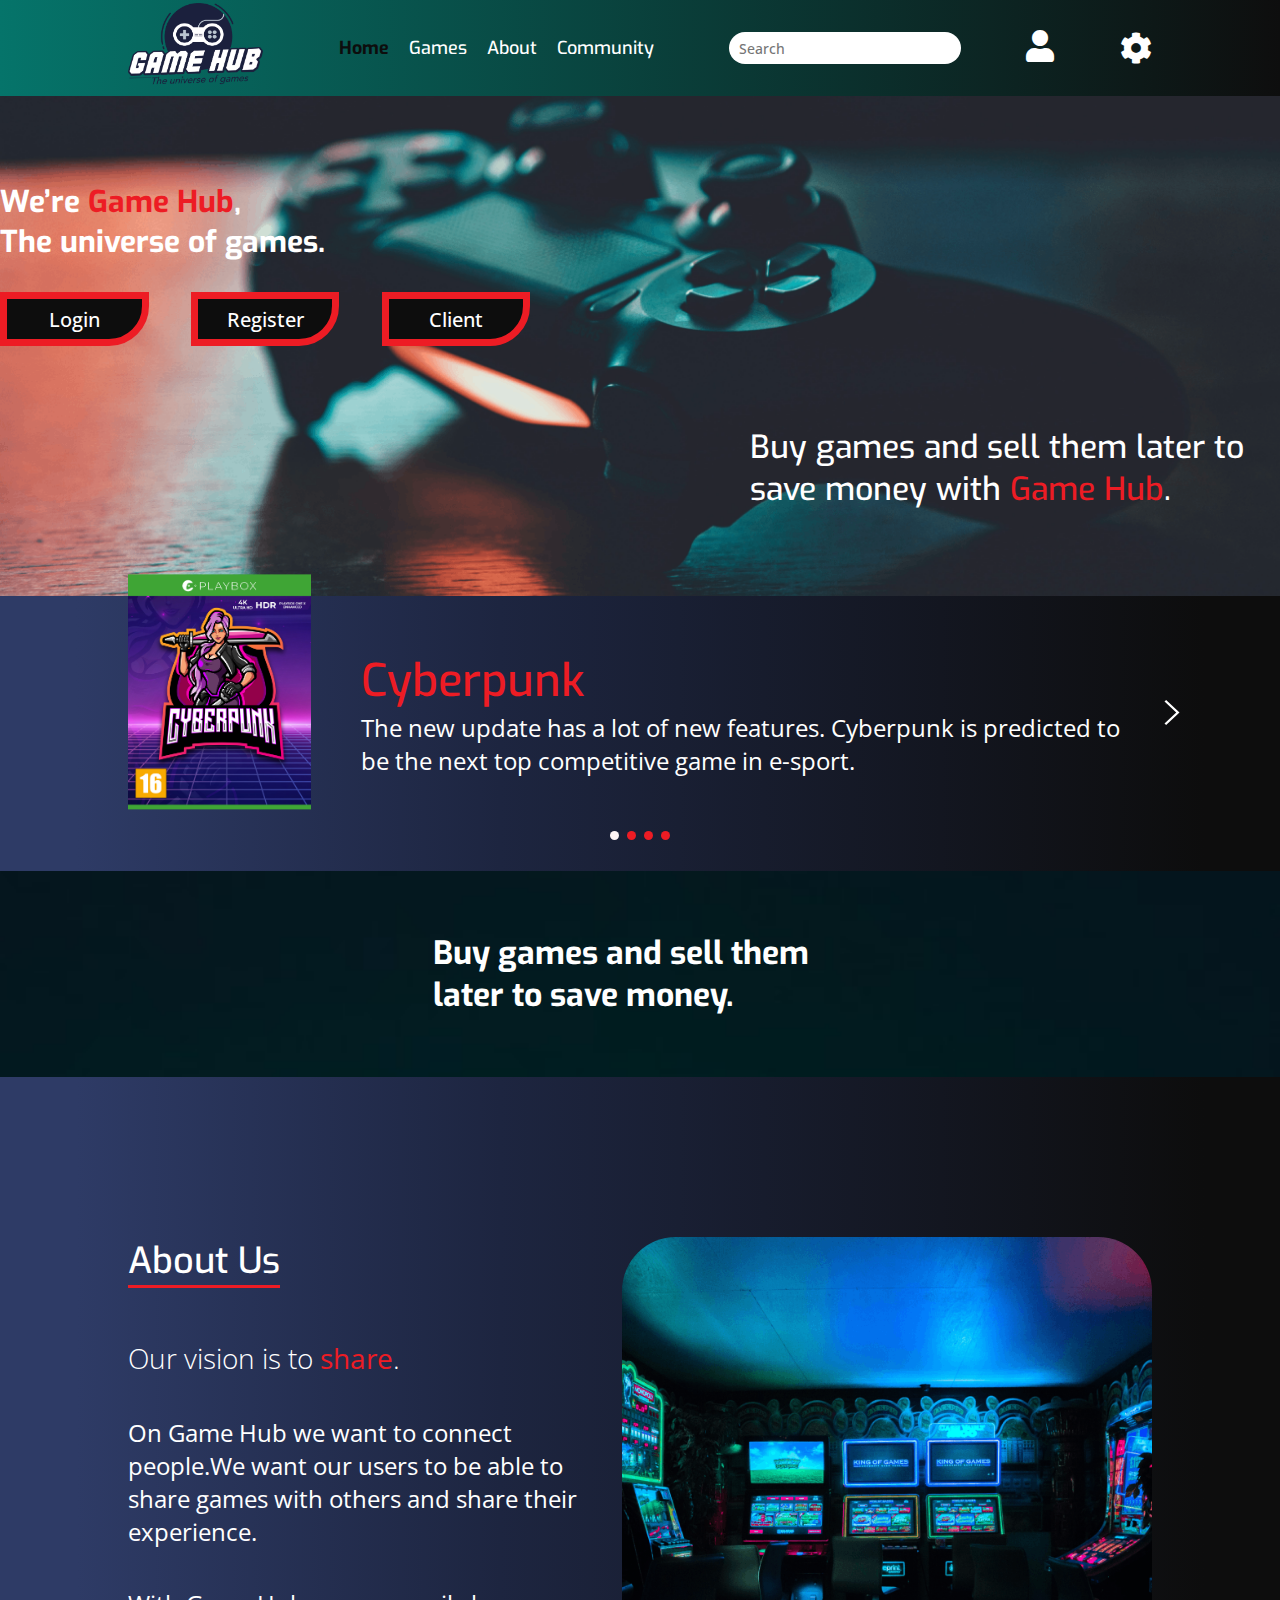
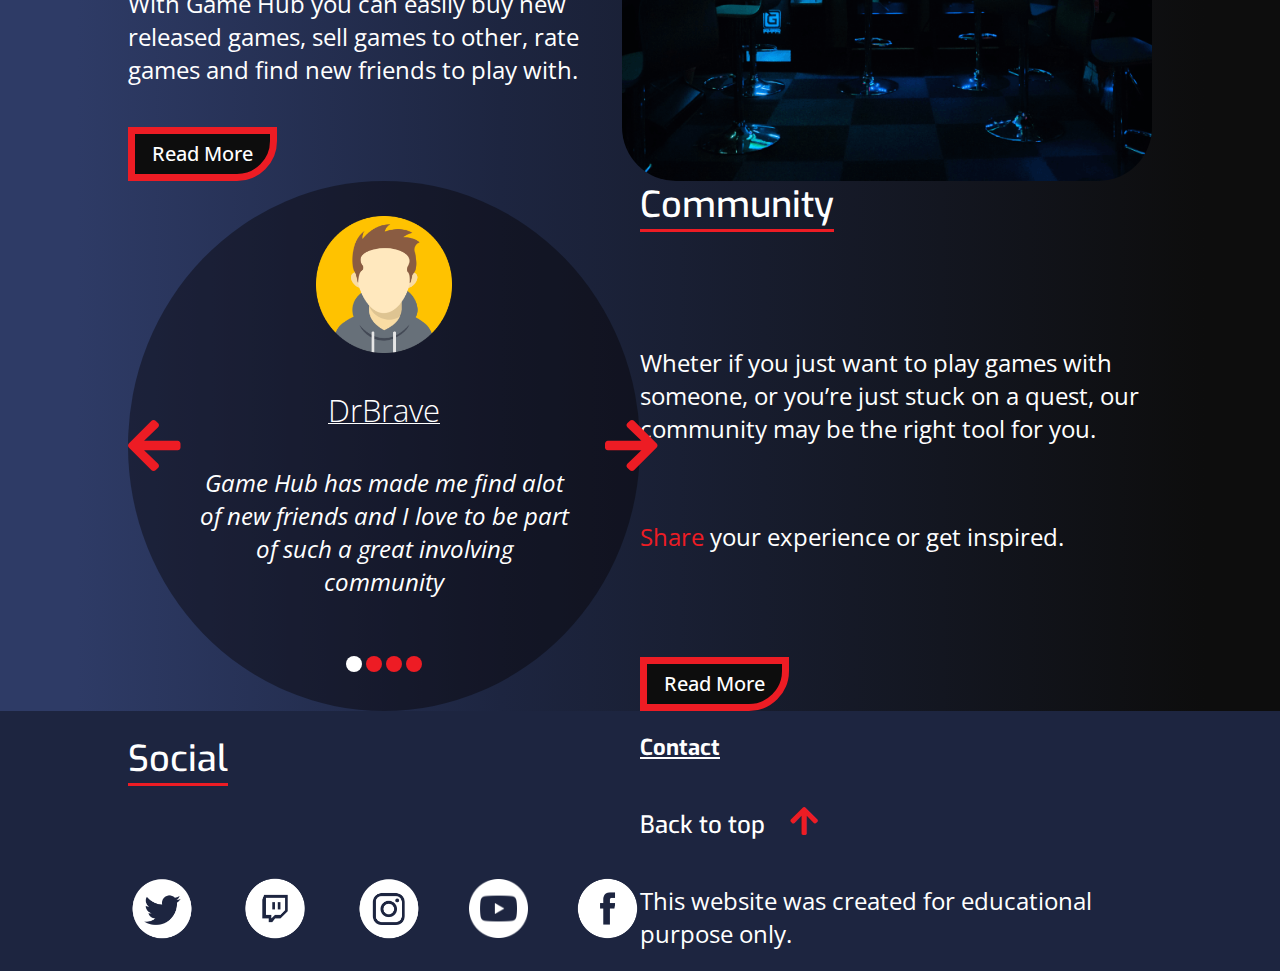
==== commit 905e1510: "Fixing alot of things" ====
--- a/index.html
+++ b/index.html
@@ -27,6 +27,7 @@
       referrerpolicy="no-referrer"
     />
     <link rel="stylesheet" href="/css/styles.css" />
+    <link rel="stylesheet" href="/css/index.css" />
     <!-- HotJar -->
     <script>
       (function (h, o, t, j, a, r) {
@@ -63,7 +64,7 @@
       <a name="top"></a>
       <div class="container">
         <div class="navigation">
-          <div class="nav hide-desktop">
+          <div class="mobile-nav">
             <label for="hamburger-menu">
               <span class="screenreader-only">Hamburger Menu</span>
               <i class="fas fa-bars"></i>
@@ -98,7 +99,7 @@
               alt="Game Hub logo"
             />
           </a>
-          <ul class="hide-mobile">
+          <ul class="desktop-nav">
             <li><a id="desktop-active" href="/index.html">Home</a></li>
             <li><a href="/games.html">Games</a></li>
             <li><a href="/about.html">About</a></li>
@@ -152,10 +153,12 @@
           </h1>
           <div class="buttons flex-buttons">
             <a href="/register.html"
-              ><button class="button-margin-right">Login</button></a
+              ><button class="cta-button button-margin-right">Login</button></a
             >
-            <a href="/register.html"><button>Register</button></a>
-            <button class="client-button">Client</button>
+            <a href="/register.html"
+              ><button class="cta-button">Register</button></a
+            >
+            <button class="cta-button client-button">Client</button>
           </div>
         </div>
         <div class="tagline-box2">
@@ -167,7 +170,137 @@
       </div>
     </section>
     <section class="container">
-      <div class="flex-items">
+      <div class="carousel">
+        <button class="carousel__button carousel__button--left is-hidden">
+          <img src="images/icons/left-arrow.svg" alt="" />
+        </button>
+        <div class="carousel__track-container">
+          <ul class="carousel__track">
+            <li class="carousel__slide current-slide">
+              <img
+                class="carousel__image"
+                src="images/games/cyberpunk.jpg"
+                alt=""
+              />
+              <div class="game-description">
+                <div>
+                  <h3><span class="red">Cyberpunk</span></h3>
+                  <p>
+                    The new update has a lot of new features. Cyberpunk is
+                    predicted to be the next top competitive game in e-sport.
+                  </p>
+                </div>
+                <div class="carousel--mobile-hide">
+                  <p><strong>Description:</strong></p>
+                  <p>
+                    Cyberpunk is a tactical fiction slashing game, involving two
+                    teams with 5 players in each team.
+                  </p>
+                  <p>
+                    Every game has 25 rounds and the team thats wins 13 of them
+                    wins the game.
+                  </p>
+                </div>
+              </div>
+            </li>
+            <li class="carousel__slide">
+              <img
+                class="carousel__image"
+                src="images/games/black.jpg"
+                alt=""
+              />
+              <div class="game-description">
+                <div>
+                  <h3><span class="red">Black</span></h3>
+                  <p>
+                    The new update has a lot of new features. Cyberpunk is
+                    predicted to be the next top competitive game in e-sport.
+                  </p>
+                </div>
+                <div class="carousel--mobile-hide">
+                  <p><strong>Description:</strong></p>
+                  <p>
+                    Cyberpunk is a tactical fiction slashing game, involving two
+                    teams with 5 players in each team.
+                  </p>
+                  <p>
+                    Every game has 25 rounds and the team thats wins 13 of them
+                    wins the game.
+                  </p>
+                </div>
+              </div>
+            </li>
+            <li class="carousel__slide">
+              <img
+                class="carousel__image"
+                src="images/games/forge-legend.jpg"
+                alt=""
+              />
+              <div class="game-description">
+                <div>
+                  <h3><span class="red">Forge Legend</span></h3>
+                  <p>
+                    Get into the world of Forge Legend and interact with other
+                    real-world players.
+                  </p>
+                </div>
+                <div class="carousel--mobile-hide">
+                  <p><strong>Description:</strong></p>
+                  <p>
+                    Forge Legend is a massively multiplayer online role-playing
+                    game (MMORPG).
+                  </p>
+                  <br />
+                  <p>
+                    Set in the fictional world of Arendahl, Forge Legend allows
+                    players to create avatar-style characters and explore a
+                    sprawling universe while interacting with nonreal
+                    players—called nonplayer characters (NPCs)—and other
+                    real-world players (PCs).
+                  </p>
+                </div>
+              </div>
+            </li>
+            <li class="carousel__slide">
+              <img
+                class="carousel__image"
+                src="images/games/furious.jpg"
+                alt=""
+              />
+              <div class="game-description">
+                <div>
+                  <h3><span class="red">Furious</span></h3>
+                  <p>
+                    Earth is under attack by alien monkeys! Do everything you
+                    can to save the people of the earth from extinction.
+                  </p>
+                </div>
+                <div class="carousel--mobile-hide">
+                  <p><strong>Description:</strong></p>
+                  <p>Furious is a turn-based strategy game.</p>
+                  <br />
+                  <p>
+                    You are an elite scientist/commando inside an advanced
+                    Mecha-Suit capable of dimensional rift travel. Build up your
+                    base, collect samples and research new inventions to
+                    survive.
+                  </p>
+                </div>
+              </div>
+            </li>
+          </ul>
+        </div>
+        <button class="carousel__button carousel__button--right">
+          <img src="images/icons/right-arrow.svg" alt="" />
+        </button>
+        <div class="carousel__nav">
+          <button class="carousel__indicator current-slide"></button>
+          <button class="carousel__indicator"></button>
+          <button class="carousel__indicator"></button>
+          <button class="carousel__indicator"></button>
+        </div>
+      </div>
+      <!-- <div class="flex-items">
         <img
           class="cyberpunk"
           src="/images/games/cyberpunk.jpg"
@@ -192,20 +325,20 @@
             </p>
           </div>
           <div class="flex-items-cyberpunk">
-            <div>
-              <div class="circle"></div>
-              <div class="circle red2"></div>
-              <div class="circle red2"></div>
-              <div class="circle red2"></div>
-            </div>
+            <ul>
+              <li class="circle"></li>
+              <li class="circle red2"></li>
+              <li class="circle red2"></li>
+              <li class="circle red2"></li>
+            </ul>
             <a href="/cyberpunk-page.html"><button>Play Now</button></a>
           </div>
         </div>
-      </div>
+      </div> -->
     </section>
-    <section class="greensky hide-desktop">
-      <div class="container2 greensky-box">
-        <h1 class="tagline-box">
+    <section class="greensky">
+      <div class="greensky-box">
+        <h1 class="greensky--hide-desktop">
           Buy games and sell them later to save money.
         </h1>
       </div>
@@ -230,13 +363,13 @@
             other, rate games and find new friends to play with.
           </p>
           <a href="/about.html"
-            ><button class="hide-mobile">Read More</button></a
+            ><button class="cta-button hide-mobile">Read More</button></a
           >
         </div>
         <div class="about-us-picture-box">
           <div class="about-us-picture"></div>
           <a href="/about.html"
-            ><button class="hide-desktop">Read More</button></a
+            ><button class="cta-button hide-desktop">Read More</button></a
           >
         </div>
       </div>
@@ -275,7 +408,9 @@
           stuck on a quest, our community may be the right tool for you.
         </p>
         <p><span class="red">Share</span> your experience or get inspired.</p>
-        <a href="/community.html"><button>Read More</button></a>
+        <a href="/community.html"
+          ><button class="cta-button">Read More</button></a
+        >
       </div>
     </section>
     <footer>
@@ -384,5 +519,6 @@
         </div>
       </div>
     </footer>
+    <script src="js/carousel.js"></script>
   </body>
 </html>
--- a/css/styles.css
+++ b/css/styles.css
@@ -13,16 +13,6 @@
 input:focus::placeholder,
 textarea:focus::placeholder {
   color: transparent;
-}
-
-.container2 {
-  max-width: 414px;
-  margin: 0 auto;
-}
-
-.container {
-  width: 100%;
-  margin: 0 auto;
 }
 
 body {
@@ -40,14 +30,14 @@
 
 p {
   color: white;
-  font-family: 'open sans';
+  font-family: "open sans";
   font-size: 16px;
 }
 
 .navigation {
   height: 96px;
   display: flex;
-  justify-content: space-around;
+  justify-content: space-between;
   flex-direction: row;
   align-items: center;
 }
@@ -67,7 +57,7 @@
 a {
   text-decoration: none;
   color: white;
-  font-family: 'exo';
+  font-family: "exo";
   font-weight: 500;
   font-size: 18px;
 }
@@ -87,8 +77,7 @@
 
 .navigation ul li {
   list-style: none;
-  display: block;
-  margin: 17px;
+  display: flex;
 }
 
 .tabs li {
@@ -107,7 +96,7 @@
   text-align: center;
   border-radius: 0 0 10px 10px;
   font-size: 18px;
-  font-family: 'exo';
+  font-family: "exo";
   color: white;
   font-weight: 500;
   box-shadow: 0px 3px 5px -2px #0d0d0d, inset 2px 2px 6px 0px #0d0d0d;
@@ -250,7 +239,7 @@
 
 .header-picture {
   height: 100%;
-  background-image: url('../images/control.png');
+  background-image: url("../images/control.png");
   background-repeat: no-repeat;
   background-size: cover;
   background-position: center;
@@ -258,9 +247,7 @@
 
 h1 {
   color: white;
-  font-family: 'exo';
-  font-size: 30px;
-  font-weight: 600;
+  font-family: "exo";
 }
 
 .red {
@@ -272,13 +259,6 @@
   font-weight: normal;
 }
 
-.tagline-box {
-  height: 104px;
-  position: absolute;
-  top: 45px;
-  left: 20px;
-}
-
 .less-important {
   display: none;
 }
@@ -292,7 +272,7 @@
   margin-right: 20px;
 }
 
-button {
+.cta-button {
   background-color: #0d0d0d;
   border-color: #ed1c24;
   color: white;
@@ -305,7 +285,7 @@
   width: 95px;
   height: 31px;
   border-style: solid;
-  font-family: 'open sans';
+  font-family: "open sans";
   font-weight: 500;
 }
 
@@ -313,7 +293,7 @@
   display: none;
 }
 
-button:hover {
+.cta-button:hover {
   box-shadow: #ed1c24 0px 0px 20px 0px;
 }
 
@@ -347,22 +327,9 @@
   display: none;
 }
 
-.greensky-box {
-  height: 206px;
-  position: relative;
-}
-
-.greensky {
-  background-image: url(../images/greensky.jpg);
-  height: 100%;
-  background-repeat: no-repeat;
-  background-size: cover;
-  margin-bottom: 160px;
-}
-
 h3 {
   font-size: 22px;
-  font-family: 'Exo';
+  font-family: "Exo";
   font-weight: 500;
 }
 
@@ -382,7 +349,7 @@
 .underline {
   font-size: 30px;
   font-weight: bold;
-  font-family: 'Exo';
+  font-family: "Exo";
   border-bottom: 3px solid #ed1c24;
   color: white;
   width: fit-content;
@@ -416,7 +383,7 @@
 .about-us-picture {
   width: 177px;
   height: 191px;
-  background-image: url('../images/slot-machines.png');
+  background-image: url("../images/slot-machines.png");
   background-size: cover;
   background-repeat: no-repeat;
   background-position: center;
@@ -445,7 +412,7 @@
 }
 
 h4 {
-  font-family: 'open sans';
+  font-family: "open sans";
   font-size: 14px;
   font-weight: lighter;
   text-decoration: underline 1px;
@@ -455,7 +422,7 @@
 .drbrave-text {
   width: 135px;
   height: 56px;
-  font-family: 'open sans';
+  font-family: "open sans";
   font-weight: normal;
   font-style: italic;
   text-align: center;
@@ -570,7 +537,7 @@
 
 h5 {
   font-size: 20px;
-  font-family: 'Exo';
+  font-family: "Exo";
   font-weight: bold;
   color: white;
   text-decoration: underline;
@@ -578,7 +545,7 @@
 
 h6 {
   font-size: 22px;
-  font-family: 'Exo';
+  font-family: "Exo";
   font-weight: 500;
   color: white;
   display: inline-block;
@@ -612,7 +579,7 @@
 }
 
 h2 {
-  font-family: 'exo';
+  font-family: "exo";
   font-size: 24px;
   display: inline-block;
 }
@@ -635,7 +602,7 @@
 
 .contact p,
 .contact input {
-  font-family: 'mulish';
+  font-family: "mulish";
   font-size: 16px;
   border-width: 0px;
   width: 100%;
@@ -704,7 +671,7 @@
   background-color: transparent;
   border: none;
   color: #fff;
-  font-family: 'mulish';
+  font-family: "mulish";
   font-size: 16px;
   resize: none;
   height: 28px;
@@ -763,7 +730,7 @@
 
 .communnity-market p,
 .games p {
-  font-family: 'exo';
+  font-family: "exo";
   font-weight: 600;
 }
 
@@ -905,7 +872,7 @@
 
 .profile-name {
   font-size: 18px;
-  font-family: 'exo';
+  font-family: "exo";
   font-weight: 500;
 }
 
@@ -941,7 +908,7 @@
   font-size: 10px;
   height: 21px;
   width: 59px;
-  font-family: 'exo';
+  font-family: "exo";
   font-weight: 500;
   margin-top: 0px;
 }
@@ -1004,7 +971,7 @@
 }
 
 .profile-page p {
-  font-family: 'exo';
+  font-family: "exo";
   line-height: 25px;
 }
 
@@ -1154,13 +1121,13 @@
   display: inline-block;
   font-size: 18px;
   color: #fff;
-  font-family: 'exo';
+  font-family: "exo";
 }
 
 .breadcrumbs p {
   font-size: 18px;
   font-weight: lighter;
-  font-family: 'exo';
+  font-family: "exo";
 }
 
 .breadcrumbs a {
@@ -1191,12 +1158,12 @@
   font-size: 14px;
   font-weight: lighter;
   transform: translateY(-4px);
-  font-family: 'exo';
+  font-family: "exo";
 }
 
 .game-cost-text {
   font-size: 14px;
-  font-family: 'exo';
+  font-family: "exo";
   margin-right: 10px;
 }
 
@@ -1268,7 +1235,7 @@
 
 .desc-req-flex p {
   font-size: 14px;
-  font-family: 'exo';
+  font-family: "exo";
 }
 
 .description p,
@@ -1289,7 +1256,7 @@
 }
 
 .under-construction {
-  background-image: url('../images/under-construction.png');
+  background-image: url("../images/under-construction.png");
   width: 100px;
   height: 94px;
   background-repeat: no-repeat;
@@ -1326,8 +1293,7 @@
 
   .navigation ul li {
     list-style: none;
-    display: inline-block;
-    margin: 20px;
+    display: flex;
   }
 
   p {
@@ -1356,7 +1322,7 @@
     height: 32px;
     border-radius: 20px;
     text-indent: 10px;
-    font-family: 'open sans';
+    font-family: "open sans";
     font-size: 14px;
     font-weight: 500;
     border-width: 0;
@@ -1376,13 +1342,8 @@
   }
 
   .hero-banner {
-    height: 800px;
+    height: 500px;
     position: relative;
-  }
-
-  h1 {
-    font-size: 45px;
-    font-weight: 600;
   }
 
   .tagline-box {
@@ -1406,7 +1367,7 @@
     margin-right: 0px;
   }
 
-  button {
+  .cta-button {
     font-size: 20px;
     border-width: 7px;
     border-radius: 0px 0px 40px 0px;
@@ -1829,7 +1790,7 @@
   }
 
   .heart:hover {
-    background-image: url('../images/icons/filled-heart.png');
+    background-image: url("../images/icons/filled-heart.png");
     filter: drop-shadow(0px 0px 3px #ed1c24);
   }
 
@@ -1884,7 +1845,7 @@
   }
 
   .under-construction {
-    background-image: url('../images/under-construction.png');
+    background-image: url("../images/under-construction.png");
     width: 316px;
     height: 296px;
     background-repeat: no-repeat;
--- a/css/index.css
+++ b/css/index.css
@@ -0,0 +1,182 @@
+.carousel {
+  position: relative;
+  height: 620px;
+  width: 100%;
+  margin: 0 auto 200px;
+}
+
+.carousel__image {
+  height: 100%;
+  object-fit: contain;
+}
+
+.carousel__track-container .current-slide {
+  overflow: visible;
+  display: flex;
+}
+
+.carousel__track-container {
+  height: 100%;
+  position: relative;
+}
+
+.carousel__track {
+  list-style: none;
+  position: relative;
+  height: 100%;
+  transition: transform 250ms ease-in;
+}
+
+.carousel__slide {
+  position: absolute;
+  top: 0;
+  bottom: 0;
+  width: 100%;
+  display: flex;
+  justify-content: space-between;
+  gap: 240px;
+  display: none;
+}
+
+.carousel__slide img {
+  transform: translateY(-9.2%);
+}
+
+.carousel__button {
+  position: absolute;
+  top: 50%;
+  transform: translateY(-50%);
+  background: transparent;
+  border: 0;
+  cursor: pointer;
+}
+
+.carousel__button--left {
+  left: -80px;
+  z-index: 99999;
+}
+
+.carousel__button--right {
+  right: -80px;
+  z-index: 99999;
+}
+
+.carousel__button img {
+  width: 40px;
+  filter: invert(100%) sepia(0%) saturate(7485%) hue-rotate(117deg)
+    brightness(105%) contrast(103%);
+}
+
+.carousel__nav {
+  display: flex;
+  justify-content: center;
+}
+
+.carousel__indicator {
+  border: 0;
+  border-radius: 50%;
+  width: 16px;
+  height: 16px;
+  background: #ed1c24;
+  margin: 0 8px;
+  cursor: pointer;
+}
+
+.carousel__indicator.current-slide {
+  background: #fdf4f4;
+}
+
+.is-hidden {
+  display: none;
+}
+
+.game-description {
+  display: flex;
+  flex-direction: column;
+  justify-content: space-around;
+}
+
+.mobile-nav {
+  display: none;
+}
+
+.desktop-nav {
+  display: flex;
+}
+
+.desktop-nav li {
+  margin: 0 10px;
+}
+
+@media screen and (max-width: 1300px) {
+  .carousel {
+    height: 235px;
+    margin-bottom: 0;
+  }
+
+  .container {
+    width: 80%;
+    margin: 0 auto;
+  }
+
+  .carousel__indicator {
+    width: 9px;
+    height: 9px;
+    margin: 0 4px;
+  }
+
+  .carousel__slide {
+    position: absolute;
+    top: 0;
+    bottom: 0;
+    width: 100%;
+    display: flex;
+    justify-content: space-between;
+    gap: 50px;
+    display: none;
+  }
+
+  .carousel__button--left {
+    left: -40px;
+  }
+
+  .carousel__button--right {
+    right: -40px;
+  }
+
+  .greensky-box {
+    height: 206px;
+    position: relative;
+    max-width: 414px;
+    margin: 0 auto;
+    display: flex;
+    flex-direction: column;
+    justify-content: center;
+  }
+
+  .greensky {
+    background-image: url(../images/greensky.jpg);
+    height: 100%;
+    background-repeat: no-repeat;
+    background-size: cover;
+    margin: 40px 0 160px;
+  }
+
+  .tagline-box h1 {
+    font-size: 30px;
+  }
+
+  .carousel--mobile-hide {
+    display: none;
+  }
+}
+
+@media screen and (max-width: 1028px) {
+  .desktop-nav {
+    display: none;
+  }
+
+  .mobile-nav {
+    display: inherit;
+  }
+}
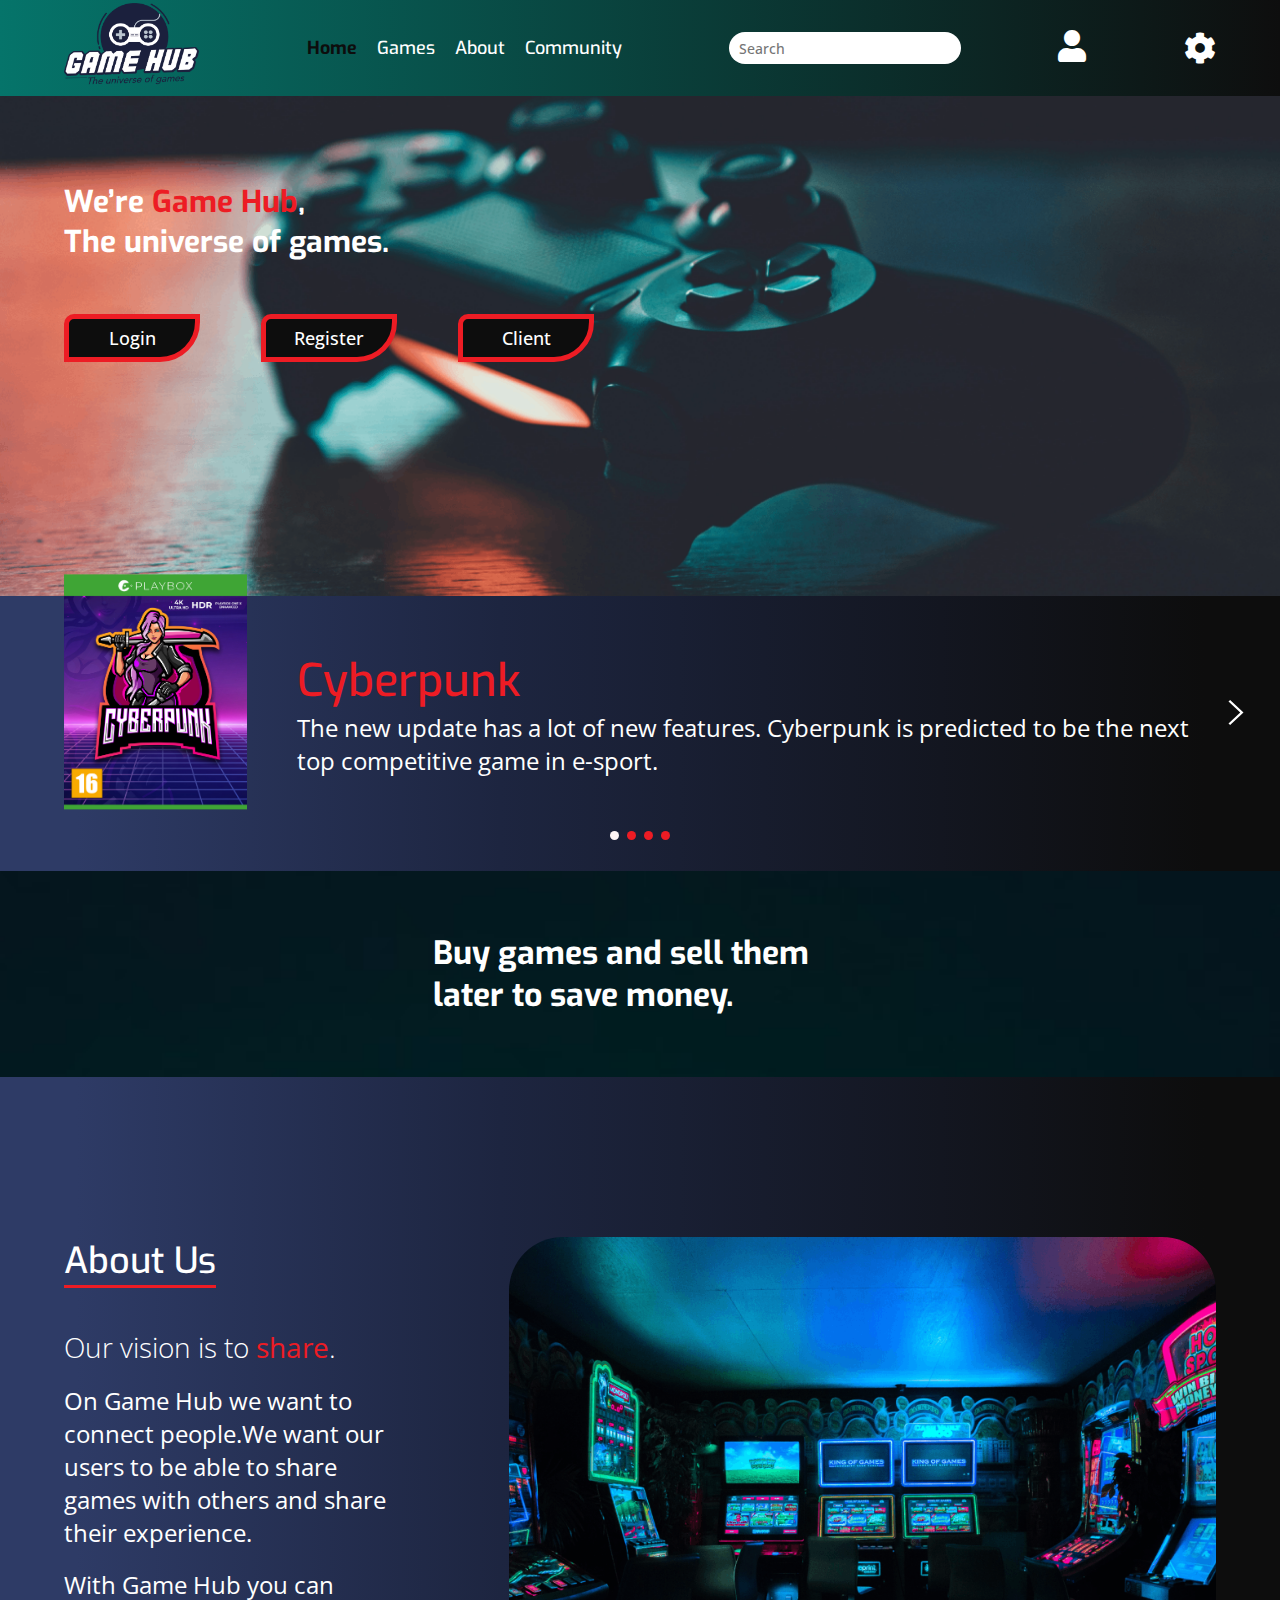
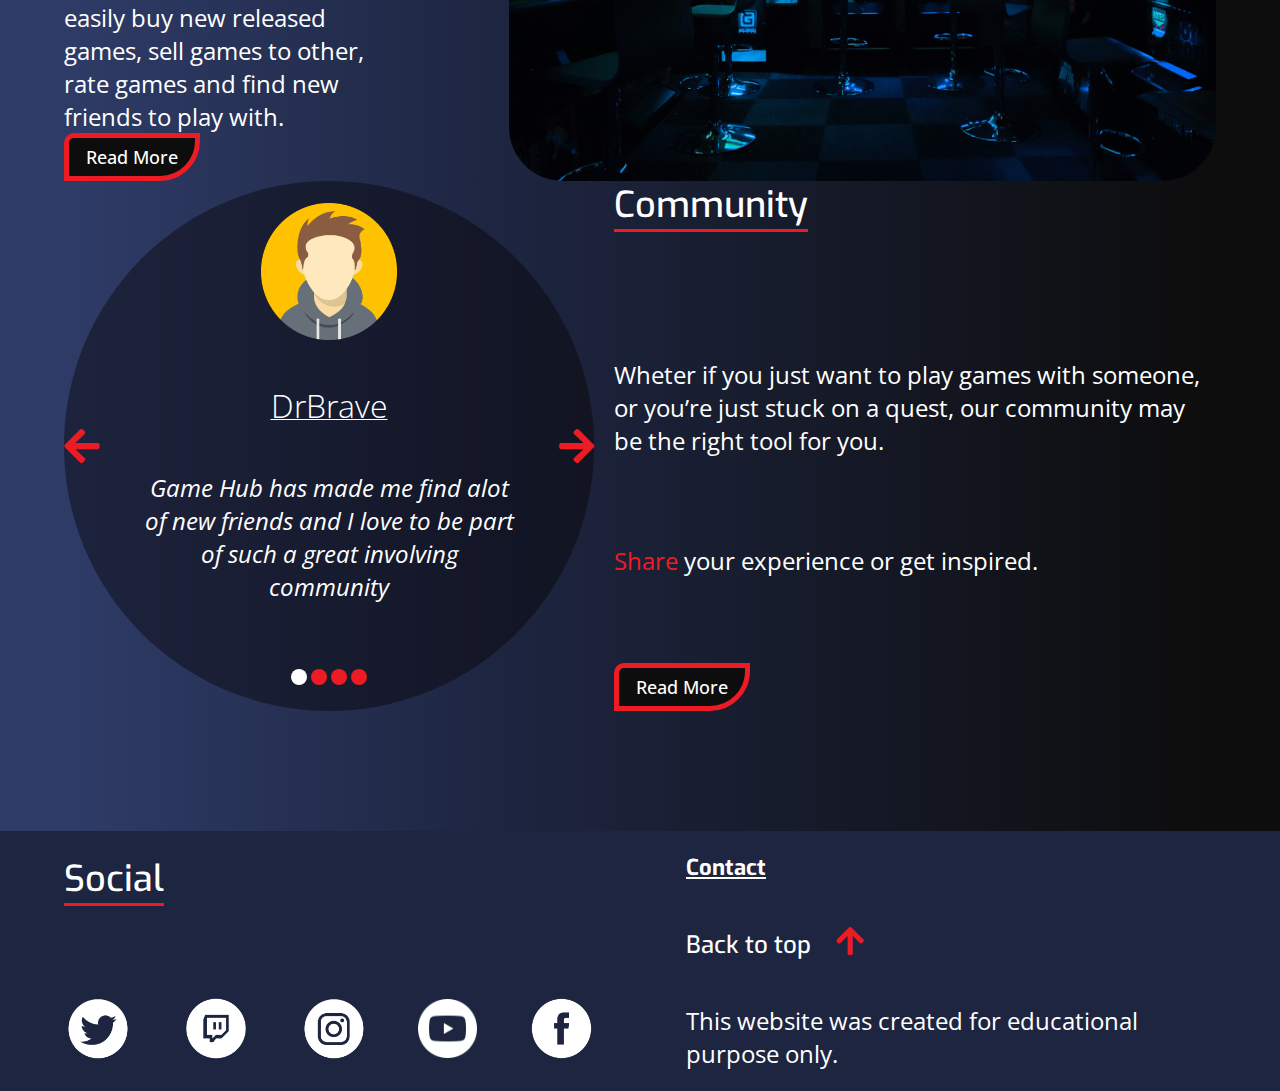
==== commit 2b84af6a: "fixed some small issues" ====
--- a/index.html
+++ b/index.html
@@ -145,9 +145,9 @@
           </ul>
         </div>
       </div>
-      <div class="container2 hero-banner">
+      <div class="hero-banner container">
         <div class="tagline-box">
-          <h1>
+          <h1 class="slogan">
             We’re <span class="red">Game Hub</span>, <br />
             The universe of games.
           </h1>
@@ -213,8 +213,9 @@
                 <div>
                   <h3><span class="red">Black</span></h3>
                   <p>
-                    The new update has a lot of new features. Cyberpunk is
-                    predicted to be the next top competitive game in e-sport.
+                    Black is on the top 5 of most played games worldwide right
+                    now. <br />
+                    ”The best shooter game 2021” - GameSpotter
                   </p>
                 </div>
                 <div class="carousel--mobile-hide">
@@ -344,7 +345,7 @@
       </div>
     </section>
     <section class="container about-us-box">
-      <div class="flex-items">
+      <div class="about-us-section">
         <div class="about-us">
           <h2 class="underline">About Us</h2>
           <p>
@@ -375,42 +376,44 @@
       </div>
     </section>
 
-    <section class="container flex-items margin-bottom">
-      <div class="circle-profile">
-        <h2 class="underline community-heading hide-desktop">Community</h2>
-        <div class="arrows">
-          <i class="fas fa-arrow-left"></i>
-          <i class="fas fa-arrow-right"></i>
-        </div>
-        <div class="center-drbrave">
-          <img
-            class="profile-picture"
-            src="/images/profile-picture.png"
-            alt="DrBrave profile picture"
-          />
-          <h4>DrBrave</h4>
-          <p class="drbrave-text">
-            Game Hub has made me find alot of new friends and I love to be part
-            of such a great involving community
-          </p>
-          <div>
-            <div class="circle"></div>
-            <div class="circle red2"></div>
-            <div class="circle red2"></div>
-            <div class="circle red2"></div>
-          </div>
-        </div>
-      </div>
-      <div class="community-text">
-        <h2 class="underline hide-mobile">Community</h2>
-        <p>
-          Wheter if you just want to play games with someone, or you’re just
-          stuck on a quest, our community may be the right tool for you.
-        </p>
-        <p><span class="red">Share</span> your experience or get inspired.</p>
-        <a href="/community.html"
-          ><button class="cta-button">Read More</button></a
-        >
+    <section class="container margin-bottom">
+      <h2 class="underline hide-desktop">Community</h2>
+      <div class="community-section">
+        <div class="circle-profile">
+          <div class="arrows">
+            <i class="fas fa-arrow-left"></i>
+            <i class="fas fa-arrow-right"></i>
+          </div>
+          <div class="center-drbrave">
+            <img
+              class="profile-picture"
+              src="/images/profile-picture.png"
+              alt="DrBrave profile picture"
+            />
+            <p class="user-name">DrBrave</p>
+            <p class="drbrave-text">
+              Game Hub has made me find alot of new friends and I love to be
+              part of such a great involving community
+            </p>
+            <div>
+              <div class="circle"></div>
+              <div class="circle red2"></div>
+              <div class="circle red2"></div>
+              <div class="circle red2"></div>
+            </div>
+          </div>
+        </div>
+        <div class="community-text">
+          <h2 class="underline hide-mobile">Community</h2>
+          <p>
+            Wheter if you just want to play games with someone, or you’re just
+            stuck on a quest, our community may be the right tool for you.
+          </p>
+          <p><span class="red">Share</span> your experience or get inspired.</p>
+          <a href="/community.html"
+            ><button class="cta-button">Read More</button></a
+          >
+        </div>
       </div>
     </section>
     <footer>
--- a/css/styles.css
+++ b/css/styles.css
@@ -264,7 +264,6 @@
 }
 
 .flex-buttons {
-  margin-top: 20px;
   display: flex;
 }
 
@@ -361,7 +360,7 @@
 }
 
 .about-us {
-  width: 177px;
+  width: 100%;
   display: flex;
   flex-direction: column;
   justify-content: space-between;
@@ -378,11 +377,12 @@
 
 .about-us-picture-box {
   height: 235px;
+  width: 100%;
 }
 
 .about-us-picture {
-  width: 177px;
-  height: 191px;
+  width: 100%;
+  height: 100%;
   background-image: url("../images/slot-machines.png");
   background-size: cover;
   background-repeat: no-repeat;
@@ -399,21 +399,9 @@
   height: 261px;
 }
 
-.circle-profile {
-  width: 177px;
-  height: 177px;
-  border-radius: 50%;
-  background: rgba(6, 0, 0, 0.4);
-}
-
-.profile-picture {
-  width: 48px;
-  height: 48px;
-}
-
-h4 {
+.user-name {
   font-family: "open sans";
-  font-size: 14px;
+  font-size: 18px;
   font-weight: lighter;
   text-decoration: underline 1px;
   color: white;
@@ -426,26 +414,7 @@
   font-weight: normal;
   font-style: italic;
   text-align: center;
-  font-size: 10px;
-}
-
-.center-drbrave {
-  height: 177px;
-  display: flex;
-  justify-content: space-evenly;
-  flex-direction: column;
-  align-items: center;
-}
-
-.arrows {
-  height: 177px;
-  width: 177px;
-  display: flex;
-  flex-direction: row;
-  justify-content: space-between;
-  align-items: center;
-  position: absolute;
-  font-size: 21px;
+  font-size: 12px;
 }
 
 .fa-arrow-left {
@@ -474,11 +443,7 @@
   display: flex;
   flex-direction: column;
   justify-content: space-between;
-}
-
-.community-heading {
-  position: absolute;
-  transform: translateY(-70px);
+  flex: 1;
 }
 
 footer {
@@ -1348,9 +1313,12 @@
 
   .tagline-box {
     width: 530px;
-    height: 178px;
+    height: 180px;
     position: absolute;
     top: 86px;
+    display: flex;
+    flex-direction: column;
+    justify-content: space-between;
   }
 
   .client-button {
@@ -1368,12 +1336,11 @@
   }
 
   .cta-button {
-    font-size: 20px;
-    border-width: 7px;
-    border-radius: 0px 0px 40px 0px;
-    width: 148.5px;
-    height: 54px;
-    margin-top: 30px;
+    font-size: 1.1rem;
+    border-width: 5px;
+    border-radius: 10px 0px 40px 0px;
+    width: 136px;
+    height: 48px;
   }
 
   .flex-items {
@@ -1390,6 +1357,7 @@
   .less-important {
     font-weight: 500;
     display: inherit;
+    font-size: 40px;
   }
 
   .cyberpunk {
@@ -1435,7 +1403,7 @@
   }
 
   .about-us-picture {
-    width: 530px;
+    width: 100%;
     height: 543.984px;
     border-radius: 54px;
   }
@@ -1460,8 +1428,8 @@
     height: 136.8px;
   }
 
-  h4 {
-    font-size: 31px;
+  .user-name {
+    font-size: 32px;
   }
 
   .drbrave-text {
@@ -1472,6 +1440,11 @@
 
   .center-drbrave {
     height: 530px;
+    width: 530px;
+    display: flex;
+    flex-direction: column;
+    justify-content: space-around;
+    align-items: center;
   }
 
   .arrows {
--- a/css/index.css
+++ b/css/index.css
@@ -1,3 +1,9 @@
+html,
+body {
+  max-width: 100%;
+  overflow-x: hidden;
+}
+
 .carousel {
   position: relative;
   height: 620px;
@@ -108,6 +114,38 @@
   margin: 0 10px;
 }
 
+.slogan {
+  font-size: 40px;
+}
+
+.greensky--hide-desktop {
+  display: none;
+}
+
+.about-us-section {
+  display: flex;
+  gap: 240px;
+}
+
+.community-section {
+  display: flex;
+  justify-content: space-between;
+  height: 100%;
+  margin-bottom: 120px;
+}
+
+.arrows {
+  height: 530px;
+  max-width: 530px;
+  width: 100%;
+  display: flex;
+  flex-direction: row;
+  justify-content: space-between;
+  align-items: center;
+  position: absolute;
+  font-size: 40px;
+}
+
 @media screen and (max-width: 1300px) {
   .carousel {
     height: 235px;
@@ -115,7 +153,7 @@
   }
 
   .container {
-    width: 80%;
+    width: 90%;
     margin: 0 auto;
   }
 
@@ -162,12 +200,28 @@
     margin: 40px 0 160px;
   }
 
+  .less-important {
+    display: none;
+  }
+
   .tagline-box h1 {
     font-size: 30px;
   }
 
   .carousel--mobile-hide {
     display: none;
+  }
+
+  .greensky--hide-desktop {
+    display: inherit;
+  }
+
+  .about-us-section {
+    gap: 120px;
+  }
+
+  .community-section {
+    gap: 20px;
   }
 }
 
@@ -176,7 +230,95 @@
     display: none;
   }
 
+  .circle-profile {
+    width: 300px;
+    height: 300px;
+    border-radius: 50%;
+    background: rgba(6, 0, 0, 0.4);
+  }
+
+  .arrows {
+    height: 300px;
+    max-width: 300px;
+    width: 100%;
+    display: flex;
+    flex-direction: row;
+    justify-content: space-between;
+    align-items: center;
+    position: absolute;
+    font-size: 21px;
+  }
+
+  .center-drbrave {
+    height: 300px;
+    width: 300px;
+    display: flex;
+    justify-content: space-evenly;
+    flex-direction: column;
+    align-items: center;
+  }
+
+  .profile-picture {
+    width: 80px;
+    height: 80px;
+  }
+
   .mobile-nav {
     display: inherit;
   }
-}
+
+  .tagline-box {
+    position: absolute;
+    top: 46px;
+    display: flex;
+    flex-direction: column;
+    justify-content: space-between;
+    height: 120px;
+  }
+
+  .about-us-box {
+    margin-bottom: 120px;
+  }
+}
+
+@media screen and (max-width: 660px) {
+  .about-us-section {
+    gap: 20px;
+  }
+}
+
+@media screen and (max-width: 600px) {
+  .circle-profile {
+    width: 177px;
+    height: 177px;
+  }
+
+  .arrows {
+    height: 177px;
+    max-width: 177px;
+  }
+
+  .center-drbrave {
+    height: 177px;
+    width: 177px;
+  }
+
+  .profile-picture {
+    width: 48px;
+    height: 48px;
+  }
+
+  .user-name {
+    font-size: 16px;
+  }
+
+  .drbrave-text {
+    font-size: 10px;
+  }
+}
+
+@media screen and (max-width: 414px) {
+  .about-us-box {
+    margin-bottom: 40px;
+  }
+}
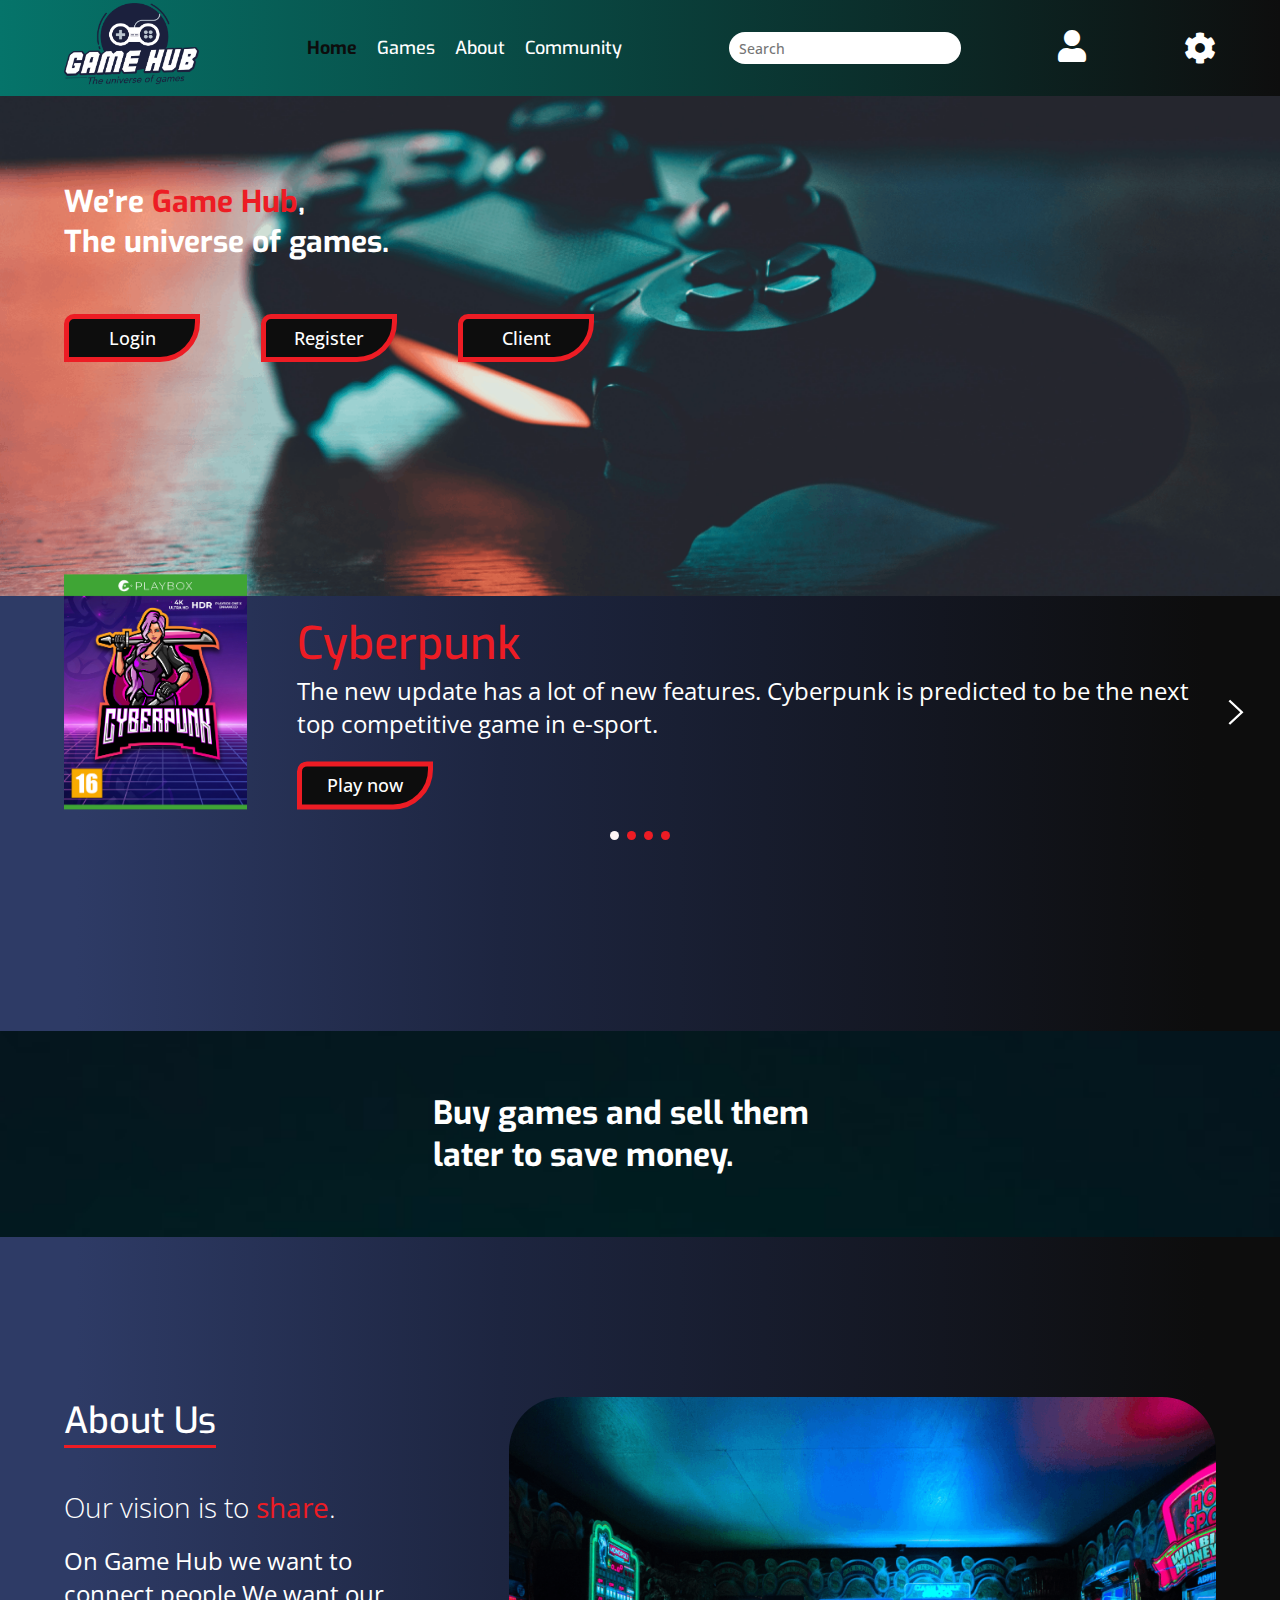
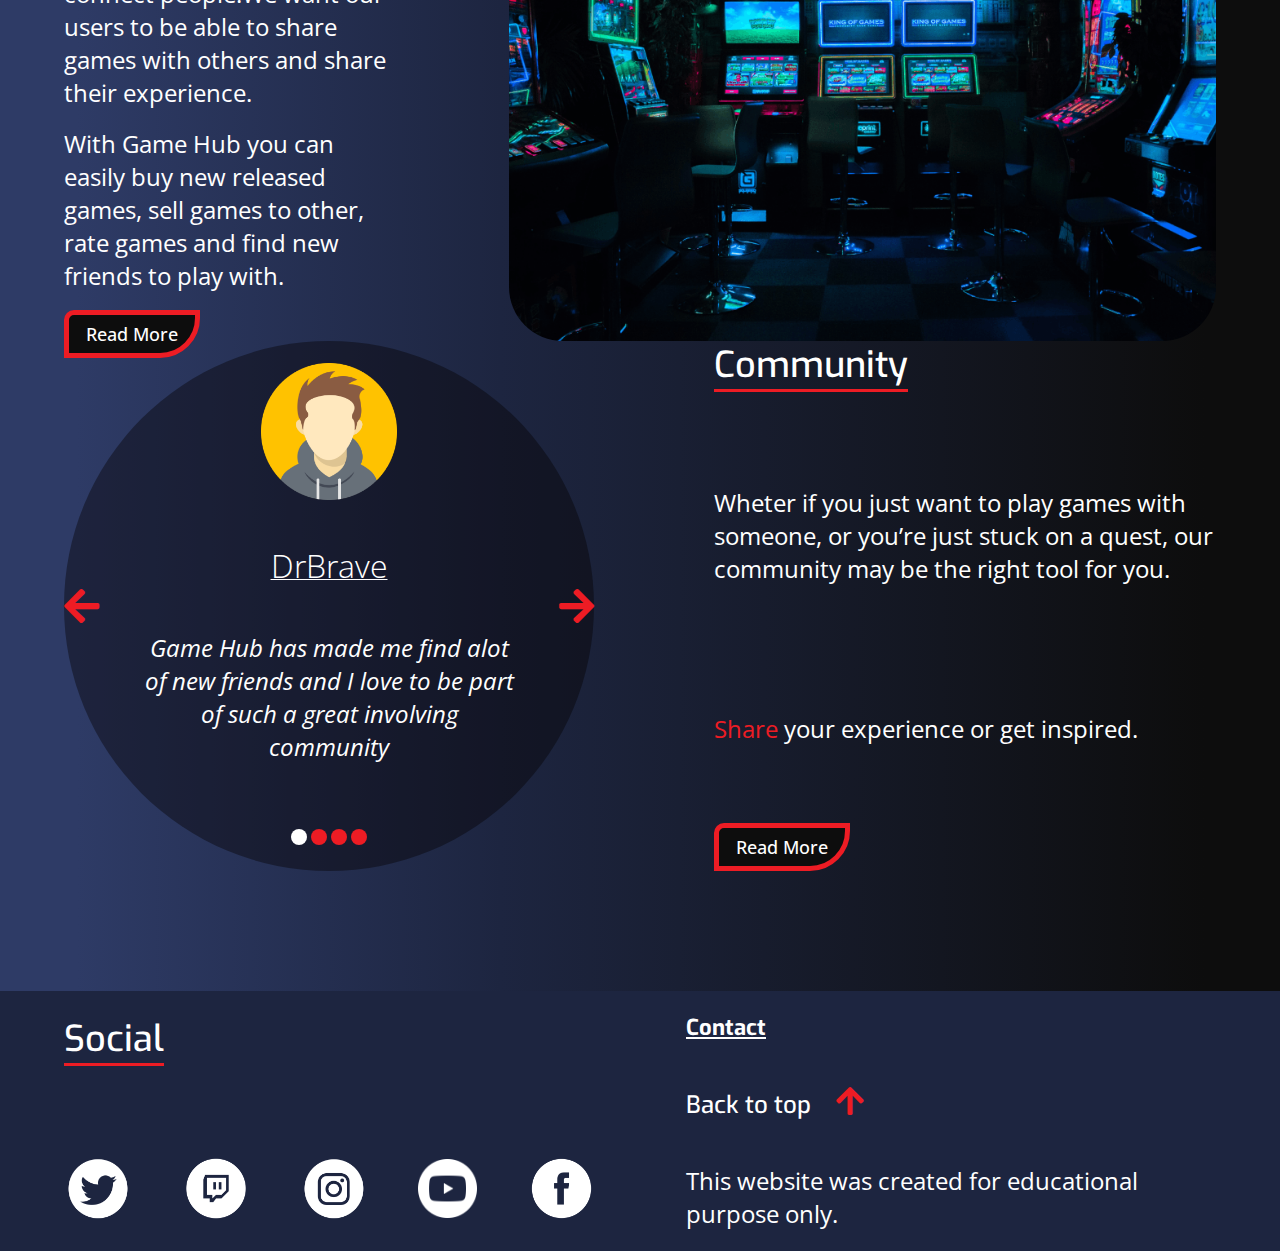
==== commit 81a5a3b5: "small issues fixed" ====
--- a/index.html
+++ b/index.html
@@ -169,7 +169,7 @@
         </div>
       </div>
     </section>
-    <section class="container">
+    <section class="carousel__container">
       <div class="carousel">
         <button class="carousel__button carousel__button--left is-hidden">
           <img src="images/icons/left-arrow.svg" alt="" />
@@ -201,6 +201,7 @@
                     wins the game.
                   </p>
                 </div>
+                <div><button class="cta-button">Play now</button></div>
               </div>
             </li>
             <li class="carousel__slide">
@@ -301,41 +302,6 @@
           <button class="carousel__indicator"></button>
         </div>
       </div>
-      <!-- <div class="flex-items">
-        <img
-          class="cyberpunk"
-          src="/images/games/cyberpunk.jpg"
-          alt="Cybyrpunk Game"
-        />
-        <div class="cyberpunk-description">
-          <h3><span class="red">Cyberpunk</span></h3>
-          <p>
-            The new update has a lot of new features. Cyberpunk is predicted to
-            be the next top competitive game in e-sport.
-          </p>
-          <br />
-          <div class="hide-mobile">
-            <p><strong>Description:</strong></p>
-            <p>
-              Cyberpunk is a tactical fiction slashing game, involving two teams
-              with 5 players in each team.
-            </p>
-            <p>
-              Every game has 25 rounds and the team thats wins 13 of them wins
-              the game.
-            </p>
-          </div>
-          <div class="flex-items-cyberpunk">
-            <ul>
-              <li class="circle"></li>
-              <li class="circle red2"></li>
-              <li class="circle red2"></li>
-              <li class="circle red2"></li>
-            </ul>
-            <a href="/cyberpunk-page.html"><button>Play Now</button></a>
-          </div>
-        </div>
-      </div> -->
     </section>
     <section class="greensky">
       <div class="greensky-box">
@@ -363,6 +329,7 @@
             With Game Hub you can easily buy new released games, sell games to
             other, rate games and find new friends to play with.
           </p>
+          <br />
           <a href="/about.html"
             ><button class="cta-button hide-mobile">Read More</button></a
           >
@@ -375,8 +342,7 @@
         </div>
       </div>
     </section>
-
-    <section class="container margin-bottom">
+    <section class="container">
       <h2 class="underline hide-desktop">Community</h2>
       <div class="community-section">
         <div class="circle-profile">
@@ -409,9 +375,11 @@
             Wheter if you just want to play games with someone, or you’re just
             stuck on a quest, our community may be the right tool for you.
           </p>
+          <br />
           <p><span class="red">Share</span> your experience or get inspired.</p>
-          <a href="/community.html"
-            ><button class="cta-button">Read More</button></a
+          <a href="/community.html">
+            <br />
+            <button class="cta-button">Read More</button></a
           >
         </div>
       </div>
--- a/css/index.css
+++ b/css/index.css
@@ -14,6 +14,7 @@
 .carousel__image {
   height: 100%;
   object-fit: contain;
+  transform: translateY(-9.2%);
 }
 
 .carousel__track-container .current-slide {
@@ -42,10 +43,6 @@
   justify-content: space-between;
   gap: 240px;
   display: none;
-}
-
-.carousel__slide img {
-  transform: translateY(-9.2%);
 }
 
 .carousel__button {
@@ -55,6 +52,12 @@
   background: transparent;
   border: 0;
   cursor: pointer;
+}
+
+.carousel__container {
+  max-width: 1300px;
+  margin: 0 auto;
+  height: 100%;
 }
 
 .carousel__button--left {
@@ -99,7 +102,12 @@
 .game-description {
   display: flex;
   flex-direction: column;
-  justify-content: space-around;
+  justify-content: space-between;
+  height: 100%;
+  min-width: 127px;
+  transform: translateY(-9.2%);
+  padding-top: 40px;
+  box-sizing: border-box;
 }
 
 .mobile-nav {
@@ -132,6 +140,7 @@
   justify-content: space-between;
   height: 100%;
   margin-bottom: 120px;
+  gap: 240px;
 }
 
 .arrows {
@@ -146,10 +155,29 @@
   font-size: 40px;
 }
 
+.game-description .cta-button {
+  margin: 0 auto;
+}
+
+@media screen and (max-width: 1515px) {
+  .carousel__button {
+    top: unset;
+  }
+
+  .carousel__button--left {
+    left: 0;
+    bottom: -40px;
+  }
+
+  .carousel__button--right {
+    right: 0;
+    bottom: -40px;
+  }
+}
+
 @media screen and (max-width: 1300px) {
-  .carousel {
-    height: 235px;
-    margin-bottom: 0;
+  .community-section {
+    gap: 120px;
   }
 
   .container {
@@ -163,15 +191,9 @@
     margin: 0 4px;
   }
 
-  .carousel__slide {
-    position: absolute;
-    top: 0;
-    bottom: 0;
-    width: 100%;
-    display: flex;
-    justify-content: space-between;
-    gap: 50px;
-    display: none;
+  .carousel__button {
+    top: 50%;
+    transform: translateY(-50%);
   }
 
   .carousel__button--left {
@@ -220,8 +242,24 @@
     gap: 120px;
   }
 
-  .community-section {
-    gap: 20px;
+  .carousel {
+    height: 235px;
+  }
+
+  .carousel__container {
+    width: 90%;
+    margin: 0 auto;
+  }
+
+  .carousel__slide {
+    position: absolute;
+    top: 0;
+    bottom: 0;
+    width: 100%;
+    display: flex;
+    justify-content: space-between;
+    gap: 50px;
+    display: none;
   }
 }
 
@@ -281,8 +319,41 @@
   }
 }
 
+@media screen and (max-width: 800px) {
+  .community-section {
+    gap: 60px;
+  }
+
+  .greensky-box h1 {
+    font-size: 1.5rem;
+    padding: 20px;
+  }
+
+  .carousel__button {
+    position: absolute;
+    background: transparent;
+    border: 0;
+    cursor: pointer;
+    top: unset;
+  }
+
+  .carousel__button--left {
+    left: 0;
+    bottom: -60px;
+  }
+
+  .carousel__button--right {
+    bottom: -60px;
+    right: 0;
+  }
+}
+
 @media screen and (max-width: 660px) {
   .about-us-section {
+    gap: 20px;
+  }
+
+  .community-section {
     gap: 20px;
   }
 }
@@ -321,4 +392,8 @@
   .about-us-box {
     margin-bottom: 40px;
   }
-}
+
+  .carousel__slide {
+    gap: 20px;
+  }
+}
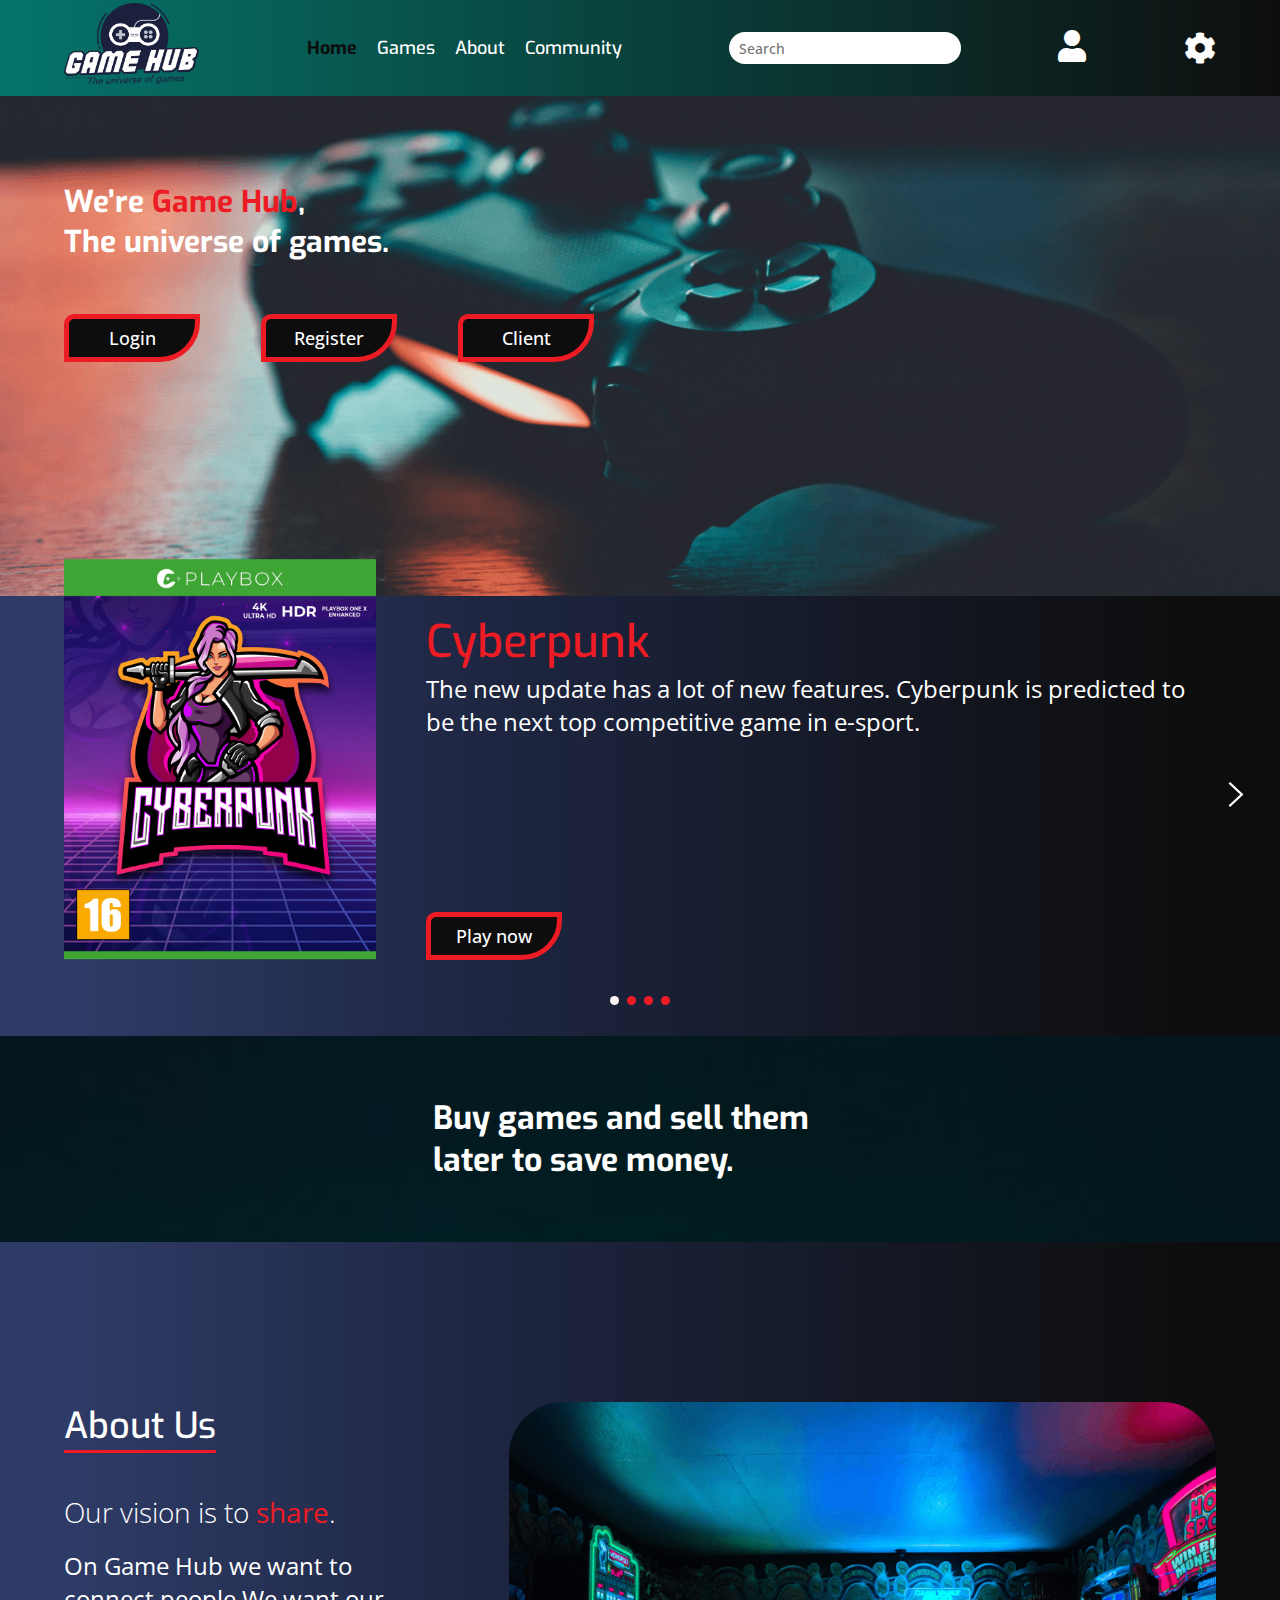
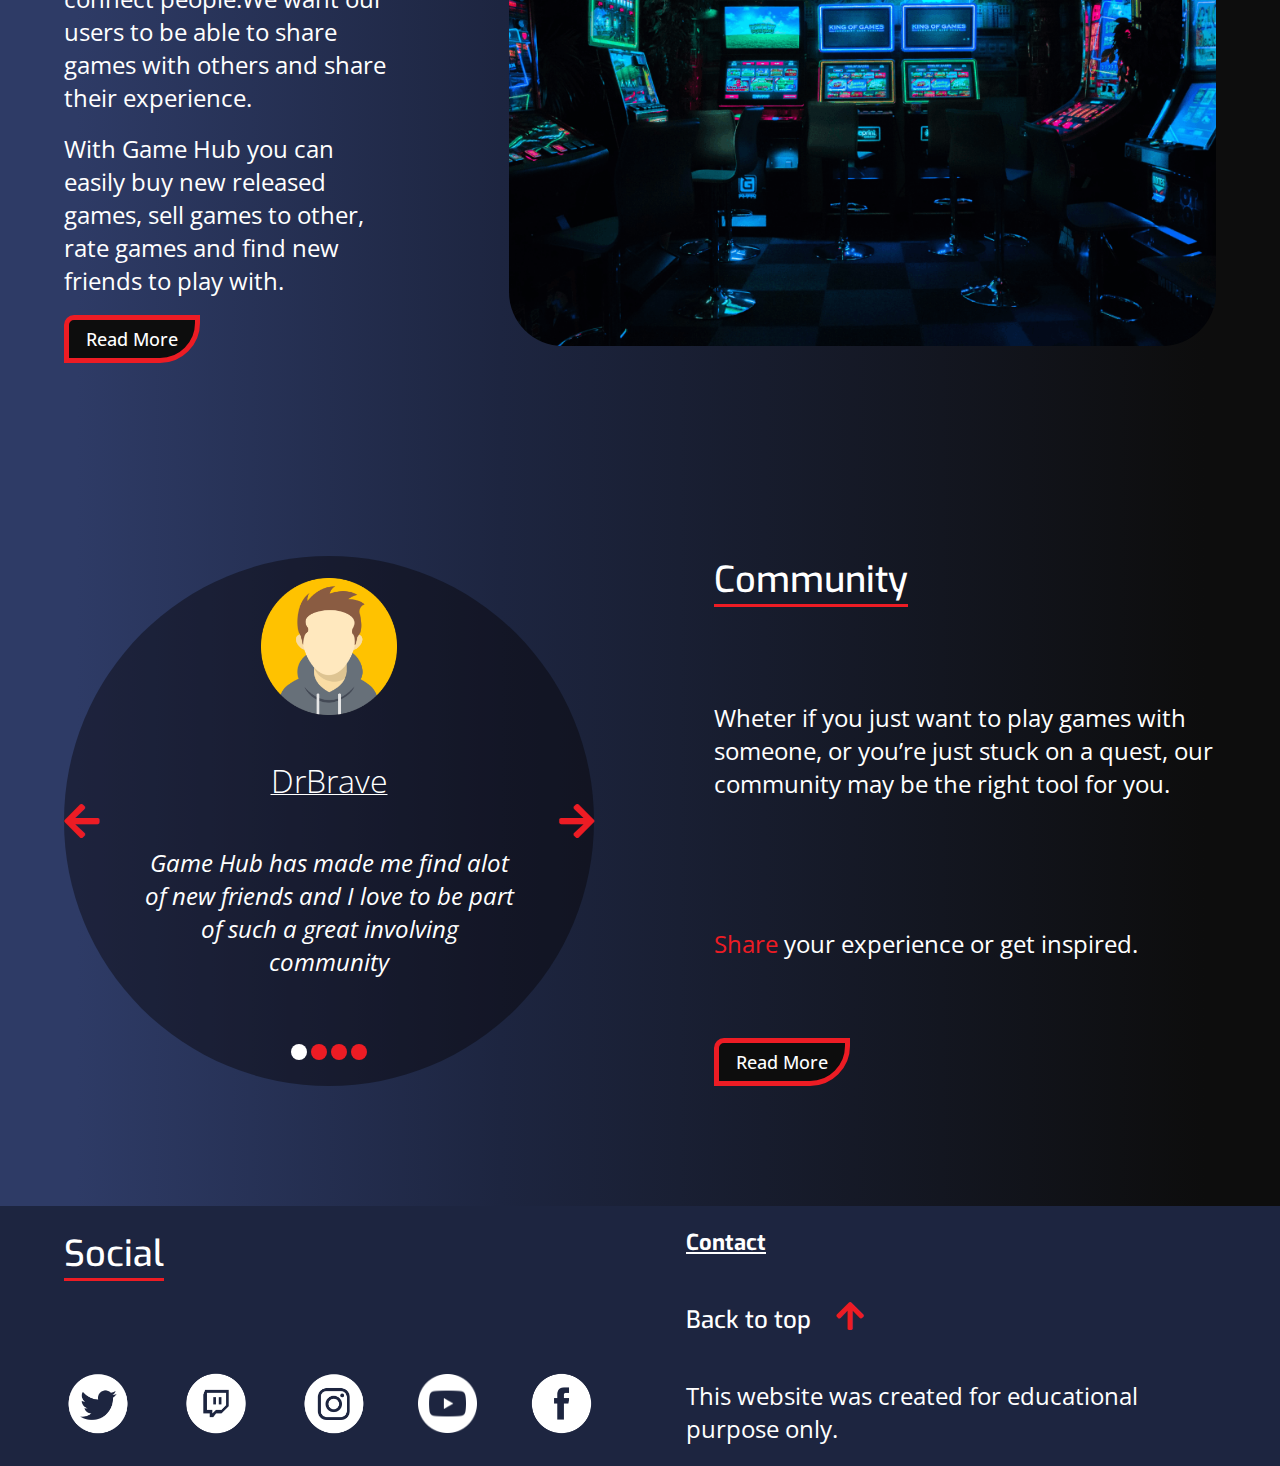
==== commit 5a8c012a: "Thursday, done for today" ====
--- a/index.html
+++ b/index.html
@@ -201,7 +201,11 @@
                     wins the game.
                   </p>
                 </div>
-                <div><button class="cta-button">Play now</button></div>
+                <div>
+                  <button class="cta-button cta__button--absolute">
+                    Play now
+                  </button>
+                </div>
               </div>
             </li>
             <li class="carousel__slide">
@@ -230,6 +234,11 @@
                     wins the game.
                   </p>
                 </div>
+                <div>
+                  <button class="cta-button cta__button--absolute">
+                    Play now
+                  </button>
+                </div>
               </div>
             </li>
             <li class="carousel__slide">
@@ -261,6 +270,11 @@
                     real-world players (PCs).
                   </p>
                 </div>
+                <div>
+                  <button class="cta-button cta__button--absolute">
+                    Play now
+                  </button>
+                </div>
               </div>
             </li>
             <li class="carousel__slide">
@@ -287,6 +301,11 @@
                     base, collect samples and research new inventions to
                     survive.
                   </p>
+                </div>
+                <div>
+                  <button class="cta-button cta__button--absolute">
+                    Play now
+                  </button>
                 </div>
               </div>
             </li>
--- a/css/styles.css
+++ b/css/styles.css
@@ -8,6 +8,12 @@
 textarea:focus,
 button:focus {
   outline: none;
+}
+
+.navigation__container {
+  max-width: 1300px;
+  width: 90%;
+  margin: 0 auto;
 }
 
 input:focus::placeholder,
@@ -22,6 +28,14 @@
     #1d2540 39.15%,
     #0d0d0d 94.08%
   );
+}
+
+.desktop-nav {
+  display: flex;
+}
+
+.desktop-nav li {
+  margin: 0 10px;
 }
 
 header {
@@ -201,6 +215,8 @@
   transition: all 0.2s linear;
   transform: translateY(35px);
   border-radius: 0 20px 20px 0;
+  padding: 20px;
+  box-sizing: border-box;
 }
 
 .screenreader-only {
@@ -212,6 +228,9 @@
   display: block;
   transform: translateY(35px);
   opacity: 1;
+  display: flex;
+  flex-direction: column;
+  justify-content: space-between;
 }
 
 .dropdown-item a:hover {
@@ -276,13 +295,14 @@
   border-color: #ed1c24;
   color: white;
   text-align: center;
-  font-size: 12px;
-  border-width: 4px;
-  border-radius: 0px 0px 20px 0px;
+
+  font-size: 1.1rem;
+  border-radius: 10px 0px 40px 0px;
   transition-duration: 0.4s;
   cursor: pointer;
-  width: 95px;
-  height: 31px;
+  width: 136px;
+  height: 48px;
+  border-width: 5px;
   border-style: solid;
   font-family: "open sans";
   font-weight: 500;
@@ -569,7 +589,7 @@
 .contact input {
   font-family: "mulish";
   font-size: 16px;
-  border-width: 0px;
+  border: none;
   width: 100%;
   background-color: transparent;
   color: #fff;
@@ -578,6 +598,8 @@
 
 .contact input {
   font-size: 16px;
+  border-bottom: 2px solid white;
+  padding-bottom: 5px;
 }
 
 .contact .heading-square {
@@ -595,24 +617,18 @@
   background-color: #0d0d0d;
   padding: 20px;
   box-sizing: border-box;
-  margin: 32px 0px 0px 0px;
-  border-radius: 5px 5px 0px 0px;
+  border-radius: 5px;
   display: flex;
   justify-content: space-between;
   flex-direction: column;
-}
-
-.form-width {
-  max-width: 40%;
-}
-
-.form p {
-  margin-bottom: 10px;
+  width: 100%;
+  flex: 1;
 }
 
 .how-can-we-help {
   margin-top: 20px;
   margin-bottom: 0px;
+  border-bottom: 2px solid white;
 }
 
 .line {
@@ -624,23 +640,16 @@
   border-radius: 99px;
 }
 
-.line2 {
-  width: 100%;
-  height: 2px;
-  background-color: #fff;
-  margin-top: 12px;
-  margin-bottom: 12px;
-}
-
 textarea {
   background-color: transparent;
-  border: none;
   color: #fff;
   font-family: "mulish";
   font-size: 16px;
   resize: none;
-  height: 28px;
   width: 100%;
+  padding: 10px;
+  box-sizing: border-box;
+  border-radius: 10px;
 }
 
 .contact-info {
@@ -649,11 +658,11 @@
   background-color: #2d3962;
   padding: 20px;
   box-sizing: border-box;
-  border-radius: 0 0 5px 5px;
+  border-radius: 5px;
   display: flex;
   justify-content: space-between;
   flex-direction: column;
-  margin-bottom: 32px;
+  flex: 1;
 }
 
 .contact-info p {
@@ -675,15 +684,6 @@
 .google-map {
   height: 232px;
   width: 100%;
-}
-
-.flex-spacebetween2 {
-  display: flex;
-  justify-content: space-between;
-}
-
-.flex-spacebetween2 img {
-  transform: translateY(5px);
 }
 
 .form button {
@@ -1244,11 +1244,13 @@
 @media screen and (min-width: 1028px) {
   .container {
     max-width: 1300px;
+    width: 90%;
     margin: 0 auto;
   }
 
   .container2 {
     max-width: 1300px;
+    width: 90%;
     margin: 0 auto;
   }
 
@@ -1335,14 +1337,6 @@
     margin-right: 0px;
   }
 
-  .cta-button {
-    font-size: 1.1rem;
-    border-width: 5px;
-    border-radius: 10px 0px 40px 0px;
-    width: 136px;
-    height: 48px;
-  }
-
   .flex-items {
     justify-content: space-between;
   }
@@ -1525,7 +1519,6 @@
   .contact p,
   .contact input {
     font-size: 22px;
-    width: 194px;
   }
 
   .contact input {
@@ -1533,26 +1526,15 @@
   }
 
   .form {
-    max-width: 530px;
-    padding: 32px;
-    margin: 32px 0px 32px 0px;
     border-radius: 5px;
-  }
-
-  .flex-spacebetween {
-    display: flex;
-    justify-content: space-between;
   }
 
   textarea {
     font-size: 18px;
-    transform: translateY(10px);
   }
 
   .contact-info {
-    width: 530px;
-    padding: 32px;
-    margin: 32px 0px 32px 0px;
+    padding: 20px;
     border-radius: 5px;
   }
 
@@ -1673,12 +1655,6 @@
   .twitter2 {
     width: 38px;
     transform: translateY(-1px);
-  }
-
-  .inner-left-page .flex-spacebetween {
-    align-items: center;
-    margin-top: 32px;
-    margin-bottom: 32px;
   }
 
   .profile-button {
@@ -1839,6 +1815,16 @@
   /* Community ends */
 }
 
+@media screen and (max-width: 600px) {
+  .cta-button {
+    font-size: 12px;
+    border-width: 4px;
+    border-radius: 10px 0px 20px 0px;
+    width: 95px;
+    height: 31px;
+  }
+}
+
 @media only screen and (max-width: 380px) {
   .all-games {
     grid-template-columns: repeat(auto-fill, minmax(300px, 177px));
@@ -1871,3 +1857,33 @@
     font-size: 14px;
   }
 }
+
+@media screen and (max-width: 360px) {
+  .tabs-button a {
+    font-size: 14px;
+  }
+}
+
+@media screen and (max-width: 1028px) {
+  .all-games .cta-button {
+    font-size: 12px;
+    border-width: 4px;
+    border-radius: 10px 0px 20px 0px;
+    width: 95px;
+    height: 31px;
+  }
+
+  .desktop-nav {
+    display: none;
+  }
+}
+
+@media screen and (max-width: 380px) {
+  .all-games .cta-button {
+    font-size: 1.1rem;
+    border-width: 5px;
+    border-radius: 10px 0px 40px 0px;
+    width: 136px;
+    height: 48px;
+  }
+}
--- a/css/index.css
+++ b/css/index.css
@@ -58,15 +58,16 @@
   max-width: 1300px;
   margin: 0 auto;
   height: 100%;
+  width: 90%;
 }
 
 .carousel__button--left {
-  left: -80px;
+  left: -70px;
   z-index: 99999;
 }
 
 .carousel__button--right {
-  right: -80px;
+  right: -70px;
   z-index: 99999;
 }
 
@@ -103,9 +104,9 @@
   display: flex;
   flex-direction: column;
   justify-content: space-between;
-  height: 100%;
+  height: 97%;
   min-width: 127px;
-  transform: translateY(-9.2%);
+  transform: translateY(-6.2%);
   padding-top: 40px;
   box-sizing: border-box;
 }
@@ -159,28 +160,13 @@
   margin: 0 auto;
 }
 
-@media screen and (max-width: 1515px) {
-  .carousel__button {
-    top: unset;
-  }
-
-  .carousel__button--left {
-    left: 0;
-    bottom: -40px;
-  }
-
-  .carousel__button--right {
-    right: 0;
-    bottom: -40px;
-  }
-}
-
 @media screen and (max-width: 1300px) {
   .community-section {
     gap: 120px;
   }
 
   .container {
+    max-width: 1300px;
     width: 90%;
     margin: 0 auto;
   }
@@ -243,11 +229,13 @@
   }
 
   .carousel {
-    height: 235px;
+    height: 400px;
+    margin-bottom: 0;
   }
 
   .carousel__container {
     width: 90%;
+    max-width: 1300px;
     margin: 0 auto;
   }
 
@@ -261,11 +249,23 @@
     gap: 50px;
     display: none;
   }
+
+  .about-us-box {
+    margin-bottom: 210px;
+  }
 }
 
 @media screen and (max-width: 1028px) {
   .desktop-nav {
     display: none;
+  }
+
+  .game-description p {
+    font-size: 24px;
+  }
+
+  .game-description h3 {
+    font-size: 45px;
   }
 
   .circle-profile {
@@ -353,8 +353,21 @@
     gap: 20px;
   }
 
+  .game-description p {
+    font-size: 16px;
+  }
+
+  .game-description h3 {
+    font-size: 22px;
+  }
+
   .community-section {
     gap: 20px;
+  }
+
+  .carousel {
+    height: 250px;
+    margin-bottom: 0;
   }
 }
 
@@ -364,6 +377,11 @@
     height: 177px;
   }
 
+  .cta__button--absolute {
+    position: absolute;
+    transform: translate(-204%, 35%);
+  }
+
   .arrows {
     height: 177px;
     max-width: 177px;
@@ -393,7 +411,20 @@
     margin-bottom: 40px;
   }
 
+  .carousel__button {
+    display: none;
+  }
+
   .carousel__slide {
     gap: 20px;
   }
-}
+
+  .cta__button--absolute {
+    transform: translate(-225%, 20%);
+  }
+
+  .carousel__image {
+    height: 100%;
+    object-fit: contain;
+  }
+}
